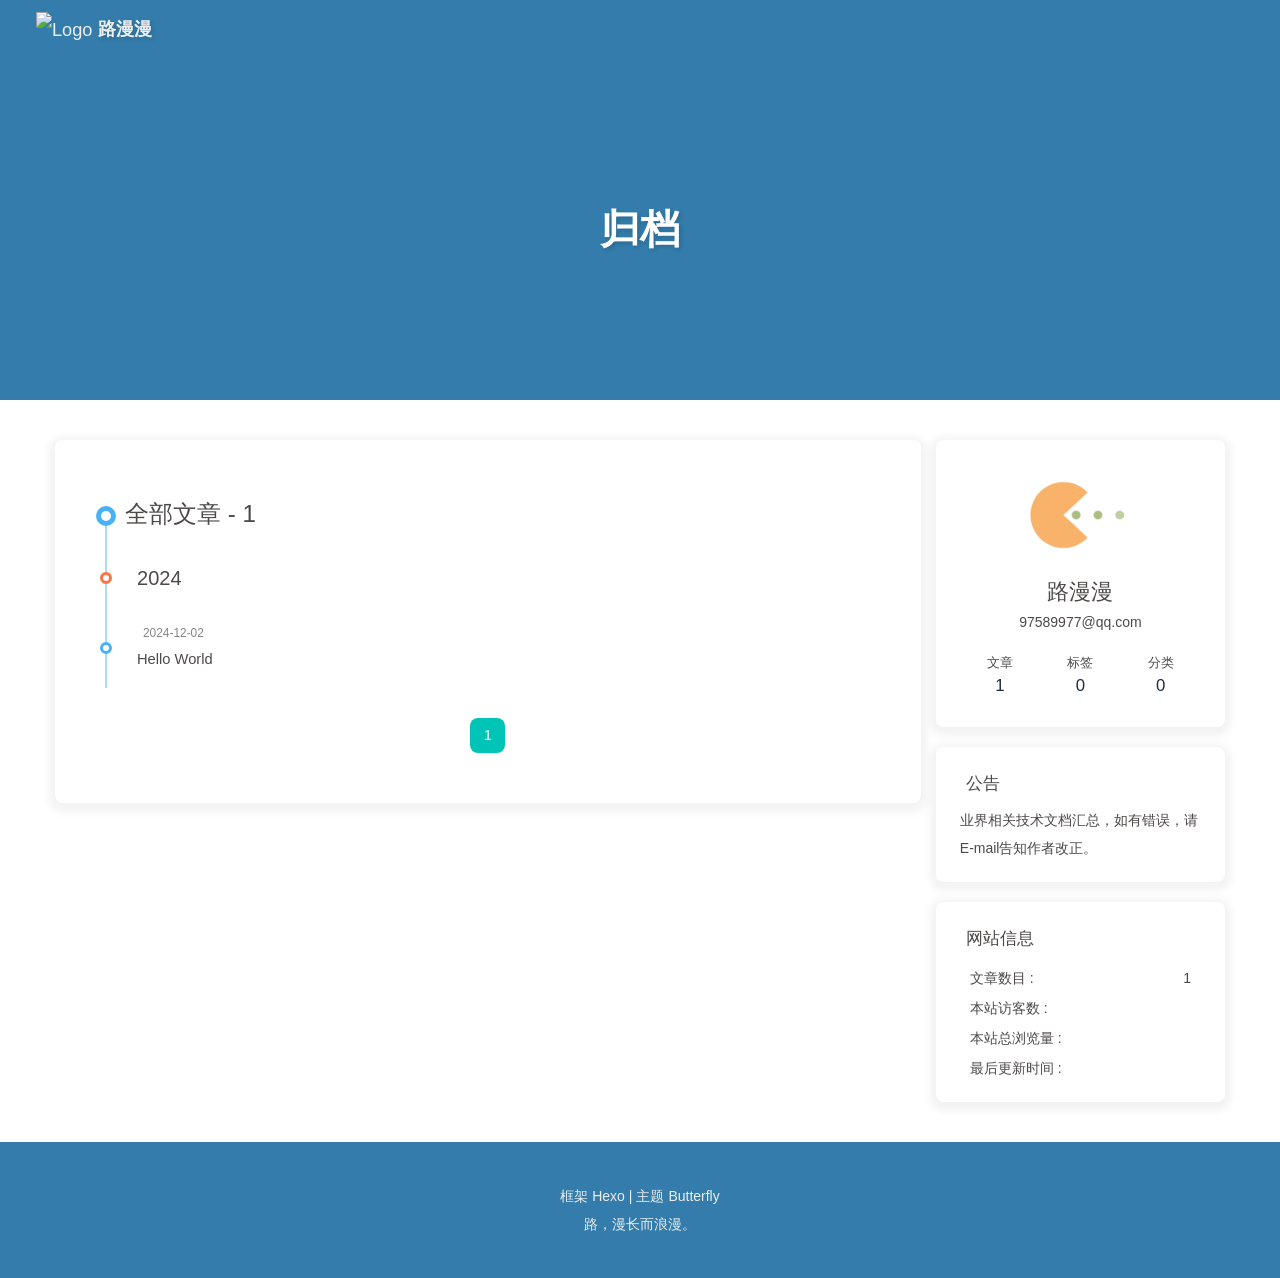
==== archives/index.html @ 709684f1 "Site updated: 2024-12-02 22:24:29" ====
<!DOCTYPE html><html lang="zh-CN" data-theme="light"><head><meta charset="UTF-8"><meta http-equiv="X-UA-Compatible" content="IE=edge"><meta name="viewport" content="width=device-width, initial-scale=1.0,viewport-fit=cover"><title>归档 | 路漫漫</title><meta name="author" content="路漫漫"><meta name="copyright" content="路漫漫"><meta name="format-detection" content="telephone=no"><meta name="theme-color" content="#ffffff"><meta name="description" content="97589977@qq.com">
<meta property="og:type" content="website">
<meta property="og:title" content="归档">
<meta property="og:url" content="http://example.com/archives/index.html">
<meta property="og:site_name" content="路漫漫">
<meta property="og:description" content="97589977@qq.com">
<meta property="og:locale" content="zh_CN">
<meta property="og:image" content="http://example.com/img/lmm.png">
<meta property="article:author" content="路漫漫">
<meta property="article:tag" content="2">
<meta name="twitter:card" content="summary">
<meta name="twitter:image" content="http://example.com/img/lmm.png"><link rel="shortcut icon" href="/img/favicon.png"><link rel="canonical" href="http://example.com/archives/index.html"><link rel="preconnect" href="//cdn.jsdelivr.net"/><link rel="preconnect" href="//busuanzi.ibruce.info"/><link rel="stylesheet" href="/css/index.css"><link rel="stylesheet" href="https://cdn.jsdelivr.net/npm/@fortawesome/fontawesome-free/css/all.min.css"><link rel="stylesheet" href="https://cdn.jsdelivr.net/npm/node-snackbar/dist/snackbar.min.css" media="print" onload="this.media='all'"><script>
    (() => {
      
    const saveToLocal = {
      set: (key, value, ttl) => {
        if (!ttl) return
        const expiry = Date.now() + ttl * 86400000
        localStorage.setItem(key, JSON.stringify({ value, expiry }))
      },
      get: key => {
        const itemStr = localStorage.getItem(key)
        if (!itemStr) return undefined
        const { value, expiry } = JSON.parse(itemStr)
        if (Date.now() > expiry) {
          localStorage.removeItem(key)
          return undefined
        }
        return value
      }
    }

    window.btf = {
      saveToLocal,
      getScript: (url, attr = {}) => new Promise((resolve, reject) => {
        const script = document.createElement('script')
        script.src = url
        script.async = true
        Object.entries(attr).forEach(([key, val]) => script.setAttribute(key, val))
        script.onload = script.onreadystatechange = () => {
          if (!script.readyState || /loaded|complete/.test(script.readyState)) resolve()
        }
        script.onerror = reject
        document.head.appendChild(script)
      }),
      getCSS: (url, id) => new Promise((resolve, reject) => {
        const link = document.createElement('link')
        link.rel = 'stylesheet'
        link.href = url
        if (id) link.id = id
        link.onload = link.onreadystatechange = () => {
          if (!link.readyState || /loaded|complete/.test(link.readyState)) resolve()
        }
        link.onerror = reject
        document.head.appendChild(link)
      }),
      addGlobalFn: (key, fn, name = false, parent = window) => {
        if (!false && key.startsWith('pjax')) return
        const globalFn = parent.globalFn || {}
        globalFn[key] = globalFn[key] || {}
        globalFn[key][name || Object.keys(globalFn[key]).length] = fn
        parent.globalFn = globalFn
      }
    }
  
      
      const activateDarkMode = () => {
        document.documentElement.setAttribute('data-theme', 'dark')
        if (document.querySelector('meta[name="theme-color"]') !== null) {
          document.querySelector('meta[name="theme-color"]').setAttribute('content', '#0d0d0d')
        }
      }
      const activateLightMode = () => {
        document.documentElement.setAttribute('data-theme', 'light')
        if (document.querySelector('meta[name="theme-color"]') !== null) {
          document.querySelector('meta[name="theme-color"]').setAttribute('content', '#ffffff')
        }
      }

      btf.activateDarkMode = activateDarkMode
      btf.activateLightMode = activateLightMode

      const theme = saveToLocal.get('theme')
    
          theme === 'dark' ? activateDarkMode() : theme === 'light' ? activateLightMode() : null
        
      
      const asideStatus = saveToLocal.get('aside-status')
      if (asideStatus !== undefined) {
        document.documentElement.classList.toggle('hide-aside', asideStatus === 'hide')
      }
    
      
    const detectApple = () => {
      if (/iPad|iPhone|iPod|Macintosh/.test(navigator.userAgent)) {
        document.documentElement.classList.add('apple')
      }
    }
    detectApple()
  
    })()
  </script><script>const GLOBAL_CONFIG = {
  root: '/',
  algolia: undefined,
  localSearch: undefined,
  translate: undefined,
  highlight: {"plugin":"highlight.js","highlightCopy":true,"highlightLang":true,"highlightHeightLimit":false,"highlightFullpage":false,"highlightMacStyle":true},
  copy: {
    success: '复制成功',
    error: '复制失败',
    noSupport: '浏览器不支持'
  },
  relativeDate: {
    homepage: false,
    post: false
  },
  runtime: '',
  dateSuffix: {
    just: '刚刚',
    min: '分钟前',
    hour: '小时前',
    day: '天前',
    month: '个月前'
  },
  copyright: undefined,
  lightbox: 'null',
  Snackbar: {"chs_to_cht":"已切换为繁体中文","cht_to_chs":"已切换为简体中文","day_to_night":"已切换为深色模式","night_to_day":"已切换为浅色模式","bgLight":"#49b1f5","bgDark":"#1f1f1f","position":"bottom-left"},
  infinitegrid: {
    js: 'https://cdn.jsdelivr.net/npm/@egjs/infinitegrid/dist/infinitegrid.min.js',
    buttonText: '加载更多'
  },
  isPhotoFigcaption: false,
  islazyload: false,
  isAnchor: false,
  percent: {
    toc: true,
    rightside: true,
  },
  autoDarkmode: false
}</script><script id="config-diff">var GLOBAL_CONFIG_SITE = {
  title: '归档',
  isPost: false,
  isHome: false,
  isHighlightShrink: false,
  isToc: false,
  isShuoshuo: false
}</script><meta name="generator" content="Hexo 7.3.0"></head><body><div class="page" id="body-wrap"><header class="not-home-page" id="page-header"><nav id="nav"><span id="blog-info"><a class="nav-site-title" href="/"><img class="site-icon" src="/img/lmm.png" alt="Logo"><span class="site-name">路漫漫</span></a></span><div id="menus"></div></nav><div id="page-site-info"><h1 id="site-title">归档</h1></div></header><main class="layout" id="content-inner"><div id="archive"><div class="article-sort-title">全部文章 - 1</div><div class="article-sort"><div class="article-sort-item year">2024</div><div class="article-sort-item no-article-cover"><div class="article-sort-item-info"><div class="article-sort-item-time"><i class="far fa-calendar-alt"></i><time class="post-meta-date-created" datetime="2024-12-02T12:02:48.627Z" title="发表于 2024-12-02 20:02:48">2024-12-02</time></div><a class="article-sort-item-title" href="/2024/12/02/hello-world/" title="Hello World">Hello World</a></div></div></div><nav id="pagination"><div class="pagination"><span class="page-number current">1</span></div></nav></div><div class="aside-content" id="aside-content"><div class="card-widget card-info text-center"><div class="avatar-img"><img src="/img/lmm.png" onerror="this.onerror=null;this.src='/img/friend_404.gif'" alt="avatar"/></div><div class="author-info-name">路漫漫</div><div class="author-info-description">97589977@qq.com</div><div class="site-data"><a href="/archives/"><div class="headline">文章</div><div class="length-num">1</div></a><a href="/tags/"><div class="headline">标签</div><div class="length-num">0</div></a><a href="/categories/"><div class="headline">分类</div><div class="length-num">0</div></a></div></div><div class="card-widget card-announcement"><div class="item-headline"><i class="fas fa-bullhorn fa-shake"></i><span>公告</span></div><div class="announcement_content">业界相关技术文档汇总，如有错误，请E-mail告知作者改正。</div></div><div class="sticky_layout"><div class="card-widget card-webinfo"><div class="item-headline"><i class="fas fa-chart-line"></i><span>网站信息</span></div><div class="webinfo"><div class="webinfo-item"><div class="item-name">文章数目 :</div><div class="item-count">1</div></div><div class="webinfo-item"><div class="item-name">本站访客数 :</div><div class="item-count" id="busuanzi_value_site_uv"><i class="fa-solid fa-spinner fa-spin"></i></div></div><div class="webinfo-item"><div class="item-name">本站总浏览量 :</div><div class="item-count" id="busuanzi_value_site_pv"><i class="fa-solid fa-spinner fa-spin"></i></div></div><div class="webinfo-item"><div class="item-name">最后更新时间 :</div><div class="item-count" id="last-push-date" data-lastPushDate="2024-12-02T14:24:24.015Z"><i class="fa-solid fa-spinner fa-spin"></i></div></div></div></div></div></div></main><footer id="footer"><div id="footer-wrap"><div class="framework-info"><span>框架 </span><a target="_blank" rel="noopener" href="https://hexo.io">Hexo</a><span class="footer-separator">|</span><span>主题 </span><a target="_blank" rel="noopener" href="https://github.com/jerryc127/hexo-theme-butterfly">Butterfly</a></div><div class="footer_custom_text">路，漫长而浪漫。</div></div></footer></div><div id="rightside"><div id="rightside-config-hide"><button id="darkmode" type="button" title="日间和夜间模式切换"><i class="fas fa-adjust"></i></button><button id="hide-aside-btn" type="button" title="单栏和双栏切换"><i class="fas fa-arrows-alt-h"></i></button></div><div id="rightside-config-show"><button id="rightside-config" type="button" title="设置"><i class="fas fa-cog fa-spin"></i></button><button id="go-up" type="button" title="回到顶部"><span class="scroll-percent"></span><i class="fas fa-arrow-up"></i></button></div></div><div><script src="/js/utils.js"></script><script src="/js/main.js"></script><script src="https://cdn.jsdelivr.net/npm/instant.page/instantpage.min.js" type="module"></script><script src="https://cdn.jsdelivr.net/npm/node-snackbar/dist/snackbar.min.js"></script><script>(() => {
  const panguFn = () => {
    if (typeof pangu === 'object') pangu.autoSpacingPage()
    else {
      btf.getScript('https://cdn.jsdelivr.net/npm/pangu/dist/browser/pangu.min.js')
        .then(() => {
          pangu.autoSpacingPage()
        })
    }
  }

  const panguInit = () => {
    if (false){
      GLOBAL_CONFIG_SITE.isPost && panguFn()
    } else {
      panguFn()
    }
  }

  btf.addGlobalFn('pjaxComplete', panguInit, 'pangu')
  document.addEventListener('DOMContentLoaded', panguInit)
})()</script><div class="js-pjax"></div><canvas class="fireworks" mobile="false"></canvas><script src="https://cdn.jsdelivr.net/npm/butterfly-extsrc/dist/fireworks.min.js"></script><script defer="defer" id="ribbon" src="https://cdn.jsdelivr.net/npm/butterfly-extsrc/dist/canvas-ribbon.min.js" size="150" alpha="0.6" zIndex="-1" mobile="true" data-click="true"></script><script defer="defer" id="fluttering_ribbon" mobile="false" src="https://cdn.jsdelivr.net/npm/butterfly-extsrc/dist/canvas-fluttering-ribbon.min.js"></script><script src="https://cdn.jsdelivr.net/npm/butterfly-extsrc/dist/activate-power-mode.min.js"></script><script>POWERMODE.colorful = true;
POWERMODE.shake = true;
POWERMODE.mobile = false;
document.body.addEventListener('input', POWERMODE);
</script><script async data-pjax src="//busuanzi.ibruce.info/busuanzi/2.3/busuanzi.pure.mini.js"></script></div></body></html>
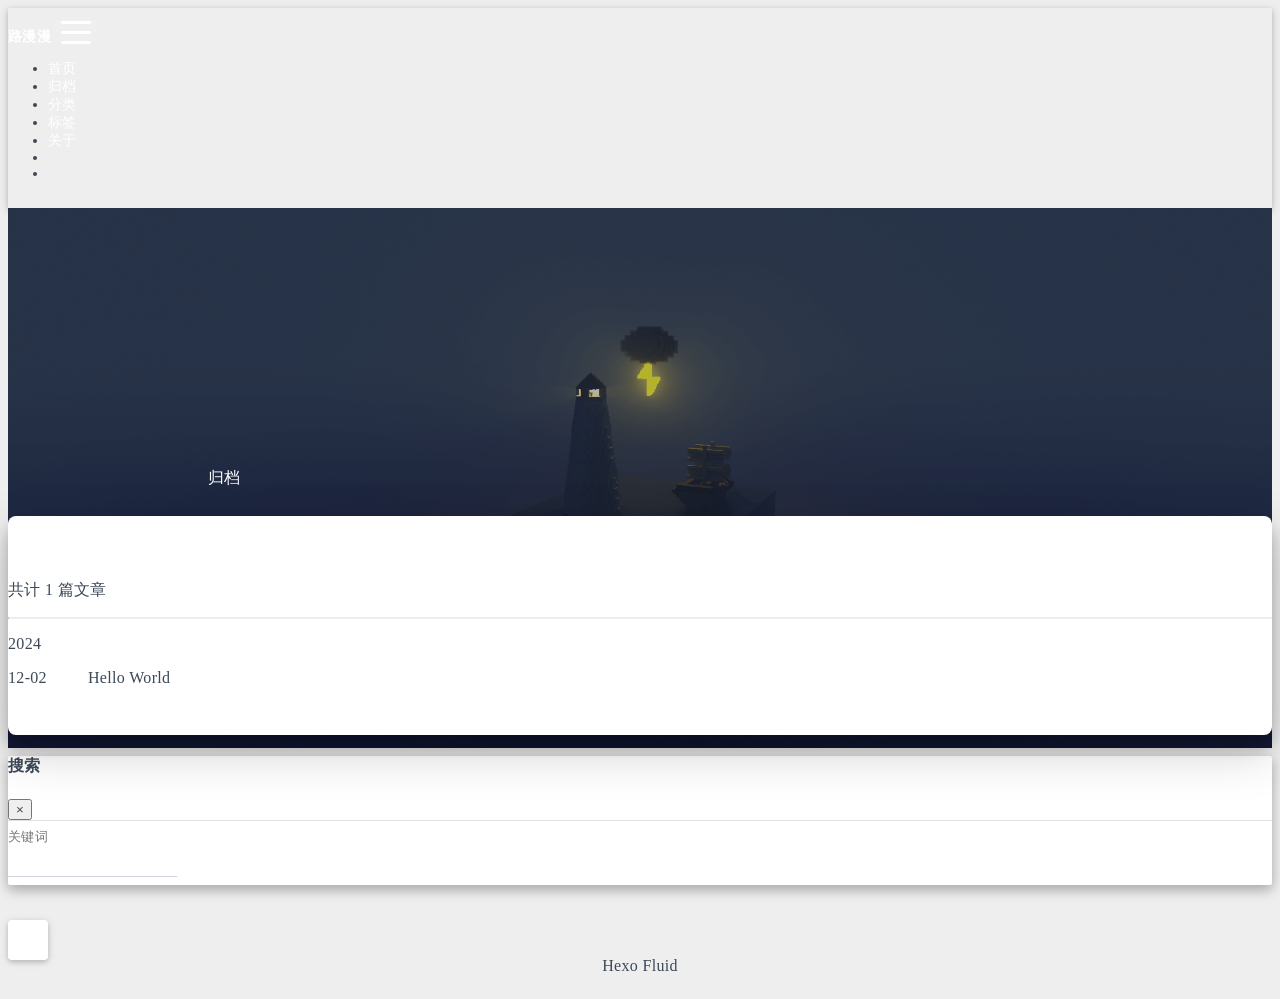
==== commit 4fd79b5a: "Site updated: 2024-12-05 21:02:40" ====
--- a/archives/index.html
+++ b/archives/index.html
@@ -1,172 +1,374 @@
-<!DOCTYPE html><html lang="zh-CN" data-theme="light"><head><meta charset="UTF-8"><meta http-equiv="X-UA-Compatible" content="IE=edge"><meta name="viewport" content="width=device-width, initial-scale=1.0,viewport-fit=cover"><title>归档 | 路漫漫</title><meta name="author" content="路漫漫"><meta name="copyright" content="路漫漫"><meta name="format-detection" content="telephone=no"><meta name="theme-color" content="#ffffff"><meta name="description" content="97589977@qq.com">
-<meta property="og:type" content="website">
-<meta property="og:title" content="归档">
-<meta property="og:url" content="http://example.com/archives/index.html">
-<meta property="og:site_name" content="路漫漫">
-<meta property="og:description" content="97589977@qq.com">
-<meta property="og:locale" content="zh_CN">
-<meta property="og:image" content="http://example.com/img/lmm.png">
-<meta property="article:author" content="路漫漫">
-<meta property="article:tag" content="2">
-<meta name="twitter:card" content="summary">
-<meta name="twitter:image" content="http://example.com/img/lmm.png"><link rel="shortcut icon" href="/img/favicon.png"><link rel="canonical" href="http://example.com/archives/index.html"><link rel="preconnect" href="//cdn.jsdelivr.net"/><link rel="preconnect" href="//busuanzi.ibruce.info"/><link rel="stylesheet" href="/css/index.css"><link rel="stylesheet" href="https://cdn.jsdelivr.net/npm/@fortawesome/fontawesome-free/css/all.min.css"><link rel="stylesheet" href="https://cdn.jsdelivr.net/npm/node-snackbar/dist/snackbar.min.css" media="print" onload="this.media='all'"><script>
-    (() => {
+
+
+<!DOCTYPE html>
+<html lang="zh-CN" data-default-color-scheme=auto>
+
+
+
+<head>
+  <meta charset="UTF-8">
+
+  <link rel="apple-touch-icon" sizes="76x76" href="/img/lmm.png">
+  <link rel="icon" href="/img/lmm.png">
+  
+
+  <meta name="viewport" content="width=device-width, initial-scale=1.0, maximum-scale=5.0, shrink-to-fit=no">
+  <meta http-equiv="x-ua-compatible" content="ie=edge">
+  
+  <meta name="theme-color" content="#2f4154">
+  <meta name="author" content="路漫漫">
+  <meta name="keywords" content="">
+  
+    <meta name="description" content="">
+  
+  
+    <meta name="referrer" content="no-referrer-when-downgrade">
+  
+  
+  <title>归档 - 路漫漫</title>
+
+  <link  rel="stylesheet" href="https://lib.baomitu.com/twitter-bootstrap/4.6.1/css/bootstrap.min.css" />
+
+
+
+
+
+<!-- 主题依赖的图标库，不要自行修改 -->
+<!-- Do not modify the link that theme dependent icons -->
+
+<link rel="stylesheet" href="//at.alicdn.com/t/c/font_1749284_5i9bdhy70f8.css">
+
+
+
+<link rel="stylesheet" href="//at.alicdn.com/t/c/font_1736178_k526ubmyhba.css">
+
+
+<link  rel="stylesheet" href="/css/main.css" />
+
+
+  <link id="highlight-css" rel="stylesheet" href="/css/highlight.css" />
+  
+    <link id="highlight-css-dark" rel="stylesheet" href="/css/highlight-dark.css" />
+  
+
+
+
+
+  <script id="fluid-configs">
+    var Fluid = window.Fluid || {};
+    Fluid.ctx = Object.assign({}, Fluid.ctx)
+    var CONFIG = {"hostname":"example.com","root":"/","version":"1.9.8","typing":{"enable":true,"typeSpeed":70,"cursorChar":"_","loop":false,"scope":["home"]},"anchorjs":{"enable":true,"element":"h1,h2,h3,h4,h5,h6","placement":"left","visible":"hover","icon":""},"progressbar":{"enable":true,"height_px":3,"color":"#29d","options":{"showSpinner":false,"trickleSpeed":100}},"code_language":{"enable":true,"default":"TEXT"},"copy_btn":true,"image_caption":{"enable":true},"image_zoom":{"enable":true,"img_url_replace":["",""]},"toc":{"enable":true,"placement":"right","headingSelector":"h1,h2,h3,h4,h5,h6","collapseDepth":0},"lazyload":{"enable":true,"loading_img":"/img/loading.gif","onlypost":false,"offset_factor":2},"web_analytics":{"enable":true,"follow_dnt":true,"baidu":null,"google":{"measurement_id":null},"tencent":{"sid":null,"cid":null},"leancloud":{"app_id":null,"app_key":null,"server_url":null,"path":"window.location.pathname","ignore_local":false},"umami":{"src":null,"website_id":null,"domains":null,"start_time":"2024-01-01T00:00:00.000Z","token":null,"api_server":null}},"search_path":"/local-search.xml","include_content_in_search":true};
+
+    if (CONFIG.web_analytics.follow_dnt) {
+      var dntVal = navigator.doNotTrack || window.doNotTrack || navigator.msDoNotTrack;
+      Fluid.ctx.dnt = dntVal && (dntVal.startsWith('1') || dntVal.startsWith('yes') || dntVal.startsWith('on'));
+    }
+  </script>
+  <script  src="/js/utils.js" ></script>
+  <script  src="/js/color-schema.js" ></script>
+  
+
+  
+
+  
+
+  
+
+  
+
+  
+
+
+
+  
+<meta name="generator" content="Hexo 7.3.0"></head>
+
+
+<body>
+  
+
+  <header>
+    
+
+<div class="header-inner" style="height: 60vh;">
+  <nav id="navbar" class="navbar fixed-top  navbar-expand-lg navbar-dark scrolling-navbar">
+  <div class="container">
+    <a class="navbar-brand" href="/">
+      <strong>路漫漫</strong>
+    </a>
+
+    <button id="navbar-toggler-btn" class="navbar-toggler" type="button" data-toggle="collapse"
+            data-target="#navbarSupportedContent"
+            aria-controls="navbarSupportedContent" aria-expanded="false" aria-label="Toggle navigation">
+      <div class="animated-icon"><span></span><span></span><span></span></div>
+    </button>
+
+    <!-- Collapsible content -->
+    <div class="collapse navbar-collapse" id="navbarSupportedContent">
+      <ul class="navbar-nav ml-auto text-center">
+        
+          
+          
+          
+          
+            <li class="nav-item">
+              <a class="nav-link" href="/" target="_self">
+                <i class="iconfont icon-home-fill"></i>
+                <span>首页</span>
+              </a>
+            </li>
+          
+        
+          
+          
+          
+          
+            <li class="nav-item">
+              <a class="nav-link" href="/archives/" target="_self">
+                <i class="iconfont icon-archive-fill"></i>
+                <span>归档</span>
+              </a>
+            </li>
+          
+        
+          
+          
+          
+          
+            <li class="nav-item">
+              <a class="nav-link" href="/categories/" target="_self">
+                <i class="iconfont icon-category-fill"></i>
+                <span>分类</span>
+              </a>
+            </li>
+          
+        
+          
+          
+          
+          
+            <li class="nav-item">
+              <a class="nav-link" href="/tags/" target="_self">
+                <i class="iconfont icon-tags-fill"></i>
+                <span>标签</span>
+              </a>
+            </li>
+          
+        
+          
+          
+          
+          
+            <li class="nav-item">
+              <a class="nav-link" href="/about/" target="_self">
+                <i class="iconfont icon-user-fill"></i>
+                <span>关于</span>
+              </a>
+            </li>
+          
+        
+        
+          <li class="nav-item" id="search-btn">
+            <a class="nav-link" target="_self" href="javascript:;" data-toggle="modal" data-target="#modalSearch" aria-label="Search">
+              <i class="iconfont icon-search"></i>
+            </a>
+          </li>
+          
+        
+        
+          <li class="nav-item" id="color-toggle-btn">
+            <a class="nav-link" target="_self" href="javascript:;" aria-label="Color Toggle">
+              <i class="iconfont icon-dark" id="color-toggle-icon"></i>
+            </a>
+          </li>
+        
+      </ul>
+    </div>
+  </div>
+</nav>
+
+  
+
+<div id="banner" class="banner" parallax=true
+     style="background: url('/img/default.png') no-repeat center center; background-size: cover;">
+  <div class="full-bg-img">
+    <div class="mask flex-center" style="background-color: rgba(0, 0, 0, 0.3)">
+      <div class="banner-text text-center fade-in-up">
+        <div class="h2">
+          
+            <span id="subtitle">归档</span>
+          
+        </div>
+
+        
+      </div>
+
       
-    const saveToLocal = {
-      set: (key, value, ttl) => {
-        if (!ttl) return
-        const expiry = Date.now() + ttl * 86400000
-        localStorage.setItem(key, JSON.stringify({ value, expiry }))
-      },
-      get: key => {
-        const itemStr = localStorage.getItem(key)
-        if (!itemStr) return undefined
-        const { value, expiry } = JSON.parse(itemStr)
-        if (Date.now() > expiry) {
-          localStorage.removeItem(key)
-          return undefined
-        }
-        return value
-      }
-    }
-
-    window.btf = {
-      saveToLocal,
-      getScript: (url, attr = {}) => new Promise((resolve, reject) => {
-        const script = document.createElement('script')
-        script.src = url
-        script.async = true
-        Object.entries(attr).forEach(([key, val]) => script.setAttribute(key, val))
-        script.onload = script.onreadystatechange = () => {
-          if (!script.readyState || /loaded|complete/.test(script.readyState)) resolve()
-        }
-        script.onerror = reject
-        document.head.appendChild(script)
-      }),
-      getCSS: (url, id) => new Promise((resolve, reject) => {
-        const link = document.createElement('link')
-        link.rel = 'stylesheet'
-        link.href = url
-        if (id) link.id = id
-        link.onload = link.onreadystatechange = () => {
-          if (!link.readyState || /loaded|complete/.test(link.readyState)) resolve()
-        }
-        link.onerror = reject
-        document.head.appendChild(link)
-      }),
-      addGlobalFn: (key, fn, name = false, parent = window) => {
-        if (!false && key.startsWith('pjax')) return
-        const globalFn = parent.globalFn || {}
-        globalFn[key] = globalFn[key] || {}
-        globalFn[key][name || Object.keys(globalFn[key]).length] = fn
-        parent.globalFn = globalFn
-      }
-    }
-  
+    </div>
+  </div>
+</div>
+
+</div>
+
+  </header>
+
+  <main>
+    
+      <div class="container nopadding-x-md">
+        <div id="board"
+          >
+          
+          <div class="container">
+            <div class="row">
+              <div class="col-12 col-md-10 m-auto">
+                
+
+<div class="list-group">
+  <p class="h4">共计 1 篇文章</p>
+  <hr>
+  
+  
+    
       
-      const activateDarkMode = () => {
-        document.documentElement.setAttribute('data-theme', 'dark')
-        if (document.querySelector('meta[name="theme-color"]') !== null) {
-          document.querySelector('meta[name="theme-color"]').setAttribute('content', '#0d0d0d')
-        }
-      }
-      const activateLightMode = () => {
-        document.documentElement.setAttribute('data-theme', 'light')
-        if (document.querySelector('meta[name="theme-color"]') !== null) {
-          document.querySelector('meta[name="theme-color"]').setAttribute('content', '#ffffff')
-        }
-      }
-
-      btf.activateDarkMode = activateDarkMode
-      btf.activateLightMode = activateLightMode
-
-      const theme = saveToLocal.get('theme')
-    
-          theme === 'dark' ? activateDarkMode() : theme === 'light' ? activateLightMode() : null
-        
-      
-      const asideStatus = saveToLocal.get('aside-status')
-      if (asideStatus !== undefined) {
-        document.documentElement.classList.toggle('hide-aside', asideStatus === 'hide')
-      }
-    
-      
-    const detectApple = () => {
-      if (/iPad|iPhone|iPod|Macintosh/.test(navigator.userAgent)) {
-        document.documentElement.classList.add('apple')
-      }
-    }
-    detectApple()
-  
-    })()
-  </script><script>const GLOBAL_CONFIG = {
-  root: '/',
-  algolia: undefined,
-  localSearch: undefined,
-  translate: undefined,
-  highlight: {"plugin":"highlight.js","highlightCopy":true,"highlightLang":true,"highlightHeightLimit":false,"highlightFullpage":false,"highlightMacStyle":true},
-  copy: {
-    success: '复制成功',
-    error: '复制失败',
-    noSupport: '浏览器不支持'
-  },
-  relativeDate: {
-    homepage: false,
-    post: false
-  },
-  runtime: '',
-  dateSuffix: {
-    just: '刚刚',
-    min: '分钟前',
-    hour: '小时前',
-    day: '天前',
-    month: '个月前'
-  },
-  copyright: undefined,
-  lightbox: 'null',
-  Snackbar: {"chs_to_cht":"已切换为繁体中文","cht_to_chs":"已切换为简体中文","day_to_night":"已切换为深色模式","night_to_day":"已切换为浅色模式","bgLight":"#49b1f5","bgDark":"#1f1f1f","position":"bottom-left"},
-  infinitegrid: {
-    js: 'https://cdn.jsdelivr.net/npm/@egjs/infinitegrid/dist/infinitegrid.min.js',
-    buttonText: '加载更多'
-  },
-  isPhotoFigcaption: false,
-  islazyload: false,
-  isAnchor: false,
-  percent: {
-    toc: true,
-    rightside: true,
-  },
-  autoDarkmode: false
-}</script><script id="config-diff">var GLOBAL_CONFIG_SITE = {
-  title: '归档',
-  isPost: false,
-  isHome: false,
-  isHighlightShrink: false,
-  isToc: false,
-  isShuoshuo: false
-}</script><meta name="generator" content="Hexo 7.3.0"></head><body><div class="page" id="body-wrap"><header class="not-home-page" id="page-header"><nav id="nav"><span id="blog-info"><a class="nav-site-title" href="/"><img class="site-icon" src="/img/lmm.png" alt="Logo"><span class="site-name">路漫漫</span></a></span><div id="menus"></div></nav><div id="page-site-info"><h1 id="site-title">归档</h1></div></header><main class="layout" id="content-inner"><div id="archive"><div class="article-sort-title">全部文章 - 1</div><div class="article-sort"><div class="article-sort-item year">2024</div><div class="article-sort-item no-article-cover"><div class="article-sort-item-info"><div class="article-sort-item-time"><i class="far fa-calendar-alt"></i><time class="post-meta-date-created" datetime="2024-12-02T12:02:48.627Z" title="发表于 2024-12-02 20:02:48">2024-12-02</time></div><a class="article-sort-item-title" href="/2024/12/02/hello-world/" title="Hello World">Hello World</a></div></div></div><nav id="pagination"><div class="pagination"><span class="page-number current">1</span></div></nav></div><div class="aside-content" id="aside-content"><div class="card-widget card-info text-center"><div class="avatar-img"><img src="/img/lmm.png" onerror="this.onerror=null;this.src='/img/friend_404.gif'" alt="avatar"/></div><div class="author-info-name">路漫漫</div><div class="author-info-description">97589977@qq.com</div><div class="site-data"><a href="/archives/"><div class="headline">文章</div><div class="length-num">1</div></a><a href="/tags/"><div class="headline">标签</div><div class="length-num">0</div></a><a href="/categories/"><div class="headline">分类</div><div class="length-num">0</div></a></div></div><div class="card-widget card-announcement"><div class="item-headline"><i class="fas fa-bullhorn fa-shake"></i><span>公告</span></div><div class="announcement_content">业界相关技术文档汇总，如有错误，请E-mail告知作者改正。</div></div><div class="sticky_layout"><div class="card-widget card-webinfo"><div class="item-headline"><i class="fas fa-chart-line"></i><span>网站信息</span></div><div class="webinfo"><div class="webinfo-item"><div class="item-name">文章数目 :</div><div class="item-count">1</div></div><div class="webinfo-item"><div class="item-name">本站访客数 :</div><div class="item-count" id="busuanzi_value_site_uv"><i class="fa-solid fa-spinner fa-spin"></i></div></div><div class="webinfo-item"><div class="item-name">本站总浏览量 :</div><div class="item-count" id="busuanzi_value_site_pv"><i class="fa-solid fa-spinner fa-spin"></i></div></div><div class="webinfo-item"><div class="item-name">最后更新时间 :</div><div class="item-count" id="last-push-date" data-lastPushDate="2024-12-02T14:24:24.015Z"><i class="fa-solid fa-spinner fa-spin"></i></div></div></div></div></div></div></main><footer id="footer"><div id="footer-wrap"><div class="framework-info"><span>框架 </span><a target="_blank" rel="noopener" href="https://hexo.io">Hexo</a><span class="footer-separator">|</span><span>主题 </span><a target="_blank" rel="noopener" href="https://github.com/jerryc127/hexo-theme-butterfly">Butterfly</a></div><div class="footer_custom_text">路，漫长而浪漫。</div></div></footer></div><div id="rightside"><div id="rightside-config-hide"><button id="darkmode" type="button" title="日间和夜间模式切换"><i class="fas fa-adjust"></i></button><button id="hide-aside-btn" type="button" title="单栏和双栏切换"><i class="fas fa-arrows-alt-h"></i></button></div><div id="rightside-config-show"><button id="rightside-config" type="button" title="设置"><i class="fas fa-cog fa-spin"></i></button><button id="go-up" type="button" title="回到顶部"><span class="scroll-percent"></span><i class="fas fa-arrow-up"></i></button></div></div><div><script src="/js/utils.js"></script><script src="/js/main.js"></script><script src="https://cdn.jsdelivr.net/npm/instant.page/instantpage.min.js" type="module"></script><script src="https://cdn.jsdelivr.net/npm/node-snackbar/dist/snackbar.min.js"></script><script>(() => {
-  const panguFn = () => {
-    if (typeof pangu === 'object') pangu.autoSpacingPage()
-    else {
-      btf.getScript('https://cdn.jsdelivr.net/npm/pangu/dist/browser/pangu.min.js')
-        .then(() => {
-          pangu.autoSpacingPage()
-        })
-    }
-  }
-
-  const panguInit = () => {
-    if (false){
-      GLOBAL_CONFIG_SITE.isPost && panguFn()
-    } else {
-      panguFn()
-    }
-  }
-
-  btf.addGlobalFn('pjaxComplete', panguInit, 'pangu')
-  document.addEventListener('DOMContentLoaded', panguInit)
-})()</script><div class="js-pjax"></div><canvas class="fireworks" mobile="false"></canvas><script src="https://cdn.jsdelivr.net/npm/butterfly-extsrc/dist/fireworks.min.js"></script><script defer="defer" id="ribbon" src="https://cdn.jsdelivr.net/npm/butterfly-extsrc/dist/canvas-ribbon.min.js" size="150" alpha="0.6" zIndex="-1" mobile="true" data-click="true"></script><script defer="defer" id="fluttering_ribbon" mobile="false" src="https://cdn.jsdelivr.net/npm/butterfly-extsrc/dist/canvas-fluttering-ribbon.min.js"></script><script src="https://cdn.jsdelivr.net/npm/butterfly-extsrc/dist/activate-power-mode.min.js"></script><script>POWERMODE.colorful = true;
-POWERMODE.shake = true;
-POWERMODE.mobile = false;
-document.body.addEventListener('input', POWERMODE);
-</script><script async data-pjax src="//busuanzi.ibruce.info/busuanzi/2.3/busuanzi.pure.mini.js"></script></div></body></html>+      <p class="h5">2024</p>
+    
+    <a href="/2024/12/02/hello-world/" class="list-group-item list-group-item-action">
+      <time>12-02</time>
+      <div class="list-group-item-title">Hello World</div>
+    </a>
+  
+</div>
+
+
+
+
+
+              </div>
+            </div>
+          </div>
+        </div>
+      </div>
+    
+
+    
+      <a id="scroll-top-button" aria-label="TOP" href="#" role="button">
+        <i class="iconfont icon-arrowup" aria-hidden="true"></i>
+      </a>
+    
+
+    
+      <div class="modal fade" id="modalSearch" tabindex="-1" role="dialog" aria-labelledby="ModalLabel"
+     aria-hidden="true">
+  <div class="modal-dialog modal-dialog-scrollable modal-lg" role="document">
+    <div class="modal-content">
+      <div class="modal-header text-center">
+        <h4 class="modal-title w-100 font-weight-bold">搜索</h4>
+        <button type="button" id="local-search-close" class="close" data-dismiss="modal" aria-label="Close">
+          <span aria-hidden="true">&times;</span>
+        </button>
+      </div>
+      <div class="modal-body mx-3">
+        <div class="md-form mb-5">
+          <input type="text" id="local-search-input" class="form-control validate">
+          <label data-error="x" data-success="v" for="local-search-input">关键词</label>
+        </div>
+        <div class="list-group" id="local-search-result"></div>
+      </div>
+    </div>
+  </div>
+</div>
+
+    
+
+    
+  </main>
+
+  <footer>
+    <div class="footer-inner">
+  
+    <div class="footer-content">
+       <a href="https://hexo.io" target="_blank" rel="nofollow noopener"><span>Hexo</span></a> <i class="iconfont icon-love"></i> <a href="https://github.com/fluid-dev/hexo-theme-fluid" target="_blank" rel="nofollow noopener"><span>Fluid</span></a> 
+    </div>
+  
+  
+    <div class="statistics">
+  
+  
+
+  
+    
+      <span id="busuanzi_container_site_pv" style="display: none">
+        总访问量 
+        <span id="busuanzi_value_site_pv"></span>
+         次
+      </span>
+    
+    
+      <span id="busuanzi_container_site_uv" style="display: none">
+        总访客数 
+        <span id="busuanzi_value_site_uv"></span>
+         人
+      </span>
+    
+    
+
+  
+
+</div>
+
+  
+  
+</div>
+
+  </footer>
+
+  <!-- Scripts -->
+  
+  <script  src="https://lib.baomitu.com/nprogress/0.2.0/nprogress.min.js" ></script>
+  <link  rel="stylesheet" href="https://lib.baomitu.com/nprogress/0.2.0/nprogress.min.css" />
+
+  <script>
+    NProgress.configure({"showSpinner":false,"trickleSpeed":100})
+    NProgress.start()
+    window.addEventListener('load', function() {
+      NProgress.done();
+    })
+  </script>
+
+
+<script  src="https://lib.baomitu.com/jquery/3.6.4/jquery.min.js" ></script>
+<script  src="https://lib.baomitu.com/twitter-bootstrap/4.6.1/js/bootstrap.min.js" ></script>
+<script  src="/js/events.js" ></script>
+<script  src="/js/plugins.js" ></script>
+
+
+
+
+
+  
+    <script  src="/js/img-lazyload.js" ></script>
+  
+
+
+
+
+  <script  src="/js/local-search.js" ></script>
+
+  <script defer src="https://busuanzi.ibruce.info/busuanzi/2.3/busuanzi.pure.mini.js" ></script>
+
+
+
+
+
+<!-- 主题的启动项，将它保持在最底部 -->
+<!-- the boot of the theme, keep it at the bottom -->
+<script  src="/js/boot.js" ></script>
+
+
+  
+
+  <noscript>
+    <div class="noscript-warning">博客在允许 JavaScript 运行的环境下浏览效果更佳</div>
+  </noscript>
+</body>
+</html>
--- a/css/main.css
+++ b/css/main.css
@@ -0,0 +1,2241 @@
+.anchorjs-link {
+  text-decoration: none !important;
+  transition: opacity 0.2s ease-in-out;
+}
+.markdown-body h1:hover > .anchorjs-link,
+h2:hover > .anchorjs-link,
+h3:hover > .anchorjs-link,
+h4:hover > .anchorjs-link,
+h5:hover > .anchorjs-link,
+h6:hover > .anchorjs-link {
+  opacity: 1;
+}
+.banner {
+  height: 100%;
+  position: relative;
+  overflow: hidden;
+  cursor: default;
+}
+.banner .mask {
+  position: absolute;
+  width: 100%;
+  height: 100%;
+  background-color: rgba(0,0,0,0.3);
+}
+.banner[parallax="true"] {
+  will-change: transform;
+  -webkit-transform-style: preserve-3d;
+  -webkit-backface-visibility: hidden;
+  transition: transform 0.05s ease-out;
+}
+@media (max-width: 100vh) {
+  .header-inner {
+    max-height: 100vw;
+  }
+  #board {
+    margin-top: -1rem !important;
+  }
+}
+@media (max-width: 79.99vh) {
+  .scroll-down-bar {
+    display: none;
+  }
+}
+#board {
+  position: relative;
+  margin-top: -2rem;
+  padding: 3rem 0;
+  background-color: var(--board-bg-color);
+  transition: background-color 0.2s ease-in-out;
+  border-radius: 0.5rem;
+  z-index: 3;
+  -webkit-box-shadow: 0 12px 15px 0 rgba(0,0,0,0.24), 0 17px 50px 0 rgba(0,0,0,0.19);
+  box-shadow: 0 12px 15px 0 rgba(0,0,0,0.24), 0 17px 50px 0 rgba(0,0,0,0.19);
+}
+.code-widget {
+  display: inline-block;
+  background-color: transparent;
+  font-size: 0.75rem;
+  line-height: 1;
+  font-weight: bold;
+  padding: 0.3rem 0.1rem 0.1rem 0.1rem;
+  position: absolute;
+  right: 0.45rem;
+  top: 0.15rem;
+  z-index: 1;
+}
+.code-widget-light {
+  color: #999;
+}
+.code-widget-dark {
+  color: #bababa;
+}
+.copy-btn {
+  cursor: pointer;
+  user-select: none;
+  -webkit-appearance: none;
+  outline: none;
+}
+.copy-btn > i {
+  font-size: 0.75rem !important;
+  font-weight: 400;
+  margin-right: 0.15rem;
+  opacity: 0;
+  transition: opacity 0.2s ease-in-out;
+}
+.markdown-body pre:hover > .copy-btn > i {
+  opacity: 0.9;
+}
+.markdown-body pre:hover > .copy-btn,
+.markdown-body pre:not(:hover) > .copy-btn {
+  outline: none;
+}
+.license-box {
+  background-color: rgba(27,31,35,0.05);
+  transition: background-color 0.2s ease-in-out;
+  border-radius: 4px;
+  font-size: 0.9rem;
+  overflow: hidden;
+  padding: 1.25rem;
+  position: relative;
+  z-index: 1;
+}
+.license-box .license-icon {
+  position: absolute;
+  top: 50%;
+  left: 100%;
+}
+.license-box .license-icon::after {
+  content: "\e8e4";
+  font-size: 12.5rem;
+  line-height: 1;
+  opacity: 0.1;
+  position: relative;
+  left: -0.85em;
+  bottom: 0.5em;
+  z-index: -1;
+}
+.license-box .license-title {
+  margin-bottom: 1rem;
+}
+.license-box .license-title div:nth-child(1) {
+  line-height: 1.2;
+  margin-bottom: 0.25rem;
+}
+.license-box .license-title div:nth-child(2) {
+  color: var(--sec-text-color);
+  font-size: 0.8rem;
+}
+.license-box .license-meta {
+  align-items: center;
+  display: flex;
+  flex-wrap: wrap;
+  justify-content: flex-start;
+}
+.license-box .license-meta .license-meta-item {
+  align-items: center;
+  justify-content: center;
+  margin-right: 1.5rem;
+}
+.license-box .license-meta .license-meta-item div:nth-child(1) {
+  color: var(--sec-text-color);
+  font-size: 0.8rem;
+  font-weight: normal;
+}
+.license-box .license-meta .license-meta-item i.iconfont {
+  font-size: 1rem;
+}
+@media (max-width: 575px) and (min-width: 425px) {
+  .license-box .license-meta .license-meta-item {
+    display: flex;
+    justify-content: flex-start;
+    flex-wrap: wrap;
+    font-size: 0.8rem;
+    flex: 0 0 50%;
+    max-width: 50%;
+    margin-right: 0;
+  }
+  .license-box .license-meta .license-meta-item div:nth-child(1) {
+    margin-right: 0.5rem;
+  }
+  .license-box .license-meta .license-meta-date {
+    order: -1;
+  }
+}
+@media (max-width: 424px) {
+  .license-box::after {
+    top: -65px;
+  }
+  .license-box .license-meta {
+    flex-direction: column;
+    align-items: flex-start;
+  }
+  .license-box .license-meta .license-meta-item {
+    display: flex;
+    flex-wrap: wrap;
+    font-size: 0.8rem;
+  }
+  .license-box .license-meta .license-meta-item div:nth-child(1) {
+    margin-right: 0.5rem;
+  }
+}
+.footer-inner {
+  padding: 3rem 0 1rem 0;
+  text-align: center;
+}
+.footer-inner > div:not(:first-child) {
+  margin: 0.25rem 0;
+  font-size: 0.85rem;
+}
+.footer-inner .statistics {
+  display: flex;
+  flex-direction: row;
+  justify-content: center;
+}
+.footer-inner .statistics > span {
+  flex: 1;
+  margin: 0 0.25rem;
+}
+.footer-inner .statistics > *:nth-last-child(2):first-child {
+  text-align: right;
+}
+.footer-inner .statistics > *:nth-last-child(2):first-child ~ * {
+  text-align: left;
+}
+.footer-inner .beian {
+  display: flex;
+  flex-direction: row;
+  justify-content: center;
+}
+.footer-inner .beian > * {
+  margin: 0 0.25rem;
+}
+.footer-inner .beian-police {
+  position: relative;
+  overflow: hidden;
+  display: inline-flex;
+  align-items: center;
+  justify-content: left;
+}
+.footer-inner .beian-police img {
+  margin-right: 3px;
+  width: 1rem;
+  height: 1rem;
+  margin-bottom: 0.1rem;
+}
+@media (max-width: 424px) {
+  .footer-inner .statistics {
+    flex-direction: column;
+  }
+  .footer-inner .statistics > *:nth-last-child(2):first-child {
+    text-align: center;
+  }
+  .footer-inner .statistics > *:nth-last-child(2):first-child ~ * {
+    text-align: center;
+  }
+  .footer-inner .beian {
+    flex-direction: column;
+  }
+  .footer-inner .beian .beian-police {
+    justify-content: center;
+  }
+  .footer-inner .beian > *:nth-last-child(2):first-child {
+    text-align: center;
+  }
+  .footer-inner .beian > *:nth-last-child(2):first-child ~ * {
+    text-align: center;
+  }
+}
+sup > a::before,
+.footnote-text::before {
+  display: block;
+  content: "";
+  margin-top: -5rem;
+  height: 5rem;
+  width: 1px;
+  visibility: hidden;
+}
+sup > a::before,
+.footnote-text::before {
+  display: inline-block;
+}
+.footnote-item::before {
+  display: block;
+  content: "";
+  margin-top: -5rem;
+  height: 5rem;
+  width: 1px;
+  visibility: hidden;
+}
+.footnote-list ol {
+  list-style-type: none;
+  counter-reset: sectioncounter;
+  padding-left: 0.5rem;
+  font-size: 0.95rem;
+}
+.footnote-list ol li:before {
+  font-family: "Helvetica Neue", monospace, "Monaco";
+  content: "[" counter(sectioncounter) "]";
+  counter-increment: sectioncounter;
+}
+.footnote-list ol li+li {
+  margin-top: 0.5rem;
+}
+.footnote-text {
+  padding-left: 0.5em;
+}
+.navbar {
+  background-color: transparent;
+  font-size: 0.875rem;
+  box-shadow: 0 2px 5px 0 rgba(0,0,0,0.16), 0 2px 10px 0 rgba(0,0,0,0.12);
+  -webkit-box-shadow: 0 2px 5px 0 rgba(0,0,0,0.16), 0 2px 10px 0 rgba(0,0,0,0.12);
+}
+.navbar .navbar-brand {
+  color: var(--navbar-text-color);
+}
+.navbar .navbar-toggler .animated-icon span {
+  background-color: var(--navbar-text-color);
+}
+.navbar .nav-item .nav-link {
+  display: block;
+  color: var(--navbar-text-color);
+  transition: color 0.2s ease-in-out, background-color 0.2s ease-in-out;
+}
+.navbar .nav-item .nav-link:hover {
+  color: var(--link-hover-color);
+}
+.navbar .nav-item .nav-link:focus {
+  color: var(--navbar-text-color);
+}
+.navbar .nav-item .nav-link i {
+  font-size: 0.875rem;
+  line-height: inherit;
+}
+.navbar .nav-item .nav-link i:only-child {
+  margin: 0 0.2rem;
+}
+.navbar .navbar-toggler {
+  border-width: 0;
+  outline: 0;
+}
+.navbar.scrolling-navbar {
+  will-change: background, padding;
+  -webkit-transition: background 0.5s ease-in-out, padding 0.5s ease-in-out;
+  transition: background 0.5s ease-in-out, padding 0.5s ease-in-out;
+}
+@media (min-width: 600px) {
+  .navbar.scrolling-navbar {
+    padding-top: 12px;
+    padding-bottom: 12px;
+  }
+  .navbar.scrolling-navbar .navbar-nav > li {
+    -webkit-transition-duration: 1s;
+    transition-duration: 1s;
+  }
+}
+.navbar.scrolling-navbar.top-nav-collapse {
+  padding-top: 5px;
+  padding-bottom: 5px;
+}
+.navbar .dropdown-menu {
+  font-size: 0.875rem;
+  color: var(--navbar-text-color);
+  background-color: rgba(0,0,0,0.3);
+  border: none;
+  min-width: 8rem;
+  -webkit-transition: background 0.5s ease-in-out, padding 0.5s ease-in-out;
+  transition: background 0.5s ease-in-out, padding 0.5s ease-in-out;
+}
+@media (max-width: 991.98px) {
+  .navbar .dropdown-menu {
+    text-align: center;
+  }
+}
+.navbar .dropdown-item {
+  color: var(--navbar-text-color);
+}
+.navbar .dropdown-item:hover,
+.navbar .dropdown-item:focus {
+  color: var(--link-hover-color);
+  background-color: rgba(0,0,0,0.1);
+}
+@media (min-width: 992px) {
+  .navbar .dropdown:hover > .dropdown-menu {
+    display: block;
+  }
+  .navbar .dropdown > .dropdown-toggle:active {
+    pointer-events: none;
+  }
+  .navbar .dropdown-menu {
+    top: 95%;
+  }
+}
+.navbar .animated-icon {
+  width: 30px;
+  height: 20px;
+  position: relative;
+  margin: 0;
+  -webkit-transform: rotate(0deg);
+  -moz-transform: rotate(0deg);
+  -o-transform: rotate(0deg);
+  transform: rotate(0deg);
+  -webkit-transition: 0.5s ease-in-out;
+  -moz-transition: 0.5s ease-in-out;
+  -o-transition: 0.5s ease-in-out;
+  transition: 0.5s ease-in-out;
+  cursor: pointer;
+}
+.navbar .animated-icon span {
+  display: block;
+  position: absolute;
+  height: 3px;
+  width: 100%;
+  border-radius: 9px;
+  opacity: 1;
+  left: 0;
+  -webkit-transform: rotate(0deg);
+  -moz-transform: rotate(0deg);
+  -o-transform: rotate(0deg);
+  transform: rotate(0deg);
+  -webkit-transition: 0.25s ease-in-out;
+  -moz-transition: 0.25s ease-in-out;
+  -o-transition: 0.25s ease-in-out;
+  transition: 0.25s ease-in-out;
+  background: #fff;
+}
+.navbar .animated-icon span:nth-child(1) {
+  top: 0;
+}
+.navbar .animated-icon span:nth-child(2) {
+  top: 10px;
+}
+.navbar .animated-icon span:nth-child(3) {
+  top: 20px;
+}
+.navbar .animated-icon.open span:nth-child(1) {
+  top: 11px;
+  -webkit-transform: rotate(135deg);
+  -moz-transform: rotate(135deg);
+  -o-transform: rotate(135deg);
+  transform: rotate(135deg);
+}
+.navbar .animated-icon.open span:nth-child(2) {
+  opacity: 0;
+  left: -60px;
+}
+.navbar .animated-icon.open span:nth-child(3) {
+  top: 11px;
+  -webkit-transform: rotate(-135deg);
+  -moz-transform: rotate(-135deg);
+  -o-transform: rotate(-135deg);
+  transform: rotate(-135deg);
+}
+.navbar .dropdown-collapse,
+.top-nav-collapse,
+.navbar-col-show {
+  background-color: var(--navbar-bg-color);
+}
+@media (max-width: 767px) {
+  .navbar {
+    font-size: 1rem;
+    line-height: 2.5rem;
+  }
+}
+.banner-text {
+  color: var(--subtitle-color);
+  max-width: calc(960px - 6rem);
+  width: 80%;
+  overflow-wrap: break-word;
+}
+.banner-text .typed-cursor {
+  margin: 0 0.2rem;
+}
+@media (max-width: 767px) {
+  #subtitle,
+  .typed-cursor {
+    font-size: 1.5rem;
+  }
+}
+@media (max-width: 575px) {
+  .banner-text {
+    font-size: 0.9rem;
+  }
+  #subtitle,
+  .typed-cursor {
+    font-size: 1.35rem;
+  }
+}
+.modal-dialog .modal-content {
+  background-color: var(--board-bg-color);
+  border: 0;
+  border-radius: 0.125rem;
+  -webkit-box-shadow: 0 5px 11px 0 rgba(0,0,0,0.18), 0 4px 15px 0 rgba(0,0,0,0.15);
+  box-shadow: 0 5px 11px 0 rgba(0,0,0,0.18), 0 4px 15px 0 rgba(0,0,0,0.15);
+}
+.modal-dialog .modal-content .modal-header {
+  border-bottom-color: var(--line-color);
+  transition: border-bottom-color 0.2s ease-in-out;
+}
+.close {
+  color: var(--text-color);
+}
+.close:hover {
+  color: var(--link-hover-color);
+}
+.close:focus {
+  outline: 0;
+}
+.modal-dialog .modal-content .modal-header {
+  border-top-left-radius: 0.125rem;
+  border-top-right-radius: 0.125rem;
+  border-bottom: 1px solid #dee2e6;
+}
+.md-form {
+  position: relative;
+  margin-top: 1.5rem;
+  margin-bottom: 1.5rem;
+}
+.md-form input[type] {
+  -webkit-box-sizing: content-box;
+  box-sizing: content-box;
+  background-color: transparent;
+  border: none;
+  border-bottom: 1px solid #ced4da;
+  border-radius: 0;
+  outline: none;
+  -webkit-box-shadow: none;
+  box-shadow: none;
+  transition: border-color 0.15s ease-in-out, box-shadow 0.15s ease-in-out, -webkit-box-shadow 0.15s ease-in-out;
+}
+.md-form input[type]:focus:not([readonly]) {
+  border-bottom: 1px solid #4285f4;
+  -webkit-box-shadow: 0 1px 0 0 #4285f4;
+  box-shadow: 0 1px 0 0 #4285f4;
+}
+.md-form input[type]:focus:not([readonly]) + label {
+  color: #4285f4;
+}
+.md-form input[type].valid,
+.md-form input[type]:focus.valid {
+  border-bottom: 1px solid #00c851;
+  -webkit-box-shadow: 0 1px 0 0 #00c851;
+  box-shadow: 0 1px 0 0 #00c851;
+}
+.md-form input[type].valid + label,
+.md-form input[type]:focus.valid + label {
+  color: #00c851;
+}
+.md-form input[type].invalid,
+.md-form input[type]:focus.invalid {
+  border-bottom: 1px solid #f44336;
+  -webkit-box-shadow: 0 1px 0 0 #f44336;
+  box-shadow: 0 1px 0 0 #f44336;
+}
+.md-form input[type].invalid + label,
+.md-form input[type]:focus.invalid + label {
+  color: #f44336;
+}
+.md-form input[type].validate {
+  margin-bottom: 2.5rem;
+}
+.md-form input[type].form-control {
+  height: auto;
+  padding: 0.6rem 0 0.4rem 0;
+  margin: 0 0 0.5rem 0;
+  color: var(--text-color);
+  background-color: transparent;
+  border-radius: 0;
+}
+.md-form label {
+  font-size: 0.8rem;
+  position: absolute;
+  top: -1rem;
+  left: 0;
+  color: #757575;
+  cursor: text;
+  transition: color 0.2s ease-out;
+}
+.modal-open[style] {
+  padding-right: 0 !important;
+  overflow: auto;
+}
+.modal-open[style] #navbar[style] {
+  padding-right: 1rem !important;
+}
+#nprogress .bar {
+  height: 3px !important;
+  background-color: #29d !important;
+}
+#nprogress .peg {
+  box-shadow: 0 0 14px #29d, 0 0 8px #29d !important;
+}
+@media (max-width: 575px) {
+  #nprogress .bar {
+    display: none;
+  }
+}
+.noscript-warning {
+  background-color: #f55;
+  color: #fff;
+  font-family: sans-serif;
+  font-size: 1rem;
+  font-weight: bold;
+  position: fixed;
+  left: 0;
+  bottom: 0;
+  text-align: center;
+  width: 100%;
+  z-index: 99;
+}
+.pagination {
+  margin-top: 3rem;
+  justify-content: center;
+}
+.pagination .space {
+  align-self: flex-end;
+}
+.pagination .page-number,
+.pagination .current,
+.pagination .extend {
+  outline: 0;
+  border: 0;
+  background-color: transparent;
+  font-size: 0.9rem;
+  padding: 0.5rem 0.75rem;
+  line-height: 1.25;
+  border-radius: 0.125rem;
+}
+.pagination .page-number {
+  margin: 0 0.05rem;
+}
+.pagination .page-number:hover,
+.pagination .current {
+  transition: background-color 0.2s ease-in-out;
+  background-color: var(--link-hover-bg-color);
+}
+.qr-trigger {
+  cursor: pointer;
+  position: relative;
+}
+.qr-trigger:hover .qr-img {
+  display: block;
+  transition: all 0.3s;
+}
+.qr-img {
+  max-width: 12rem;
+  position: absolute;
+  right: -5.25rem;
+  z-index: 99;
+  display: none;
+  border-radius: 0.2rem;
+  background-color: transparent;
+  box-shadow: 0 0 20px -5px rgba(158,158,158,0.2);
+}
+.scroll-down-bar {
+  position: absolute;
+  width: 100%;
+  height: 6rem;
+  text-align: center;
+  cursor: pointer;
+  bottom: 0;
+}
+.scroll-down-bar i.iconfont {
+  font-size: 2rem;
+  font-weight: bold;
+  display: inline-block;
+  position: relative;
+  padding-top: 2rem;
+  color: var(--subtitle-color);
+  transform: translateZ(0);
+  animation: scroll-down 1.5s infinite;
+}
+#scroll-top-button {
+  position: fixed;
+  z-index: 99;
+  background: var(--board-bg-color);
+  transition: background-color 0.2s ease-in-out, bottom 0.3s ease;
+  border-radius: 4px;
+  min-width: 40px;
+  min-height: 40px;
+  bottom: -60px;
+  outline: none;
+  display: flex;
+  display: -webkit-flex;
+  align-items: center;
+  box-shadow: 0 2px 5px 0 rgba(0,0,0,0.16), 0 2px 10px 0 rgba(0,0,0,0.12);
+}
+#scroll-top-button i {
+  font-size: 32px;
+  margin: auto;
+  color: var(--sec-text-color);
+}
+#scroll-top-button:hover i,
+#scroll-top-button:active i {
+  animation-name: scroll-top;
+  animation-duration: 1s;
+  animation-delay: 0.1s;
+  animation-timing-function: ease-in-out;
+  animation-iteration-count: infinite;
+  animation-fill-mode: forwards;
+  animation-direction: alternate;
+}
+#local-search-result .search-list-title {
+  border-left: 3px solid #0d47a1;
+}
+#local-search-result .search-list-content {
+  padding: 0 1.25rem;
+}
+#local-search-result .search-word {
+  color: #ff4500;
+}
+#toc {
+  visibility: hidden;
+}
+.toc-header {
+  margin-bottom: 0.5rem;
+  font-weight: bold;
+  line-height: 1.2;
+}
+.toc-header,
+.toc-header > i {
+  font-size: 1.25rem;
+}
+.toc-body {
+  max-height: 75vh;
+  overflow-y: auto;
+  overflow: -moz-scrollbars-none;
+  -ms-overflow-style: none;
+}
+.toc-body ol {
+  list-style: none;
+  padding-inline-start: 1rem;
+}
+.toc-body::-webkit-scrollbar {
+  display: none;
+}
+.tocbot-list {
+  position: relative;
+}
+.tocbot-list ol {
+  list-style: none;
+  padding-left: 1rem;
+}
+.tocbot-list a {
+  font-size: 0.95rem;
+}
+.tocbot-link {
+  color: var(--text-color);
+}
+.tocbot-active-link {
+  font-weight: bold;
+  color: var(--link-hover-color);
+}
+.tocbot-is-collapsed {
+  max-height: 0;
+}
+.tocbot-is-collapsible {
+  overflow: hidden;
+  transition: all 0.3s ease-in-out;
+}
+.toc-list-item {
+  white-space: nowrap;
+  overflow: hidden;
+  text-overflow: ellipsis;
+}
+.toc-list-item.is-active-li::before {
+  height: 1rem;
+  margin: 0.25rem 0;
+  visibility: visible;
+}
+.toc-list-item::before {
+  width: 0.15rem;
+  height: 0.2rem;
+  position: absolute;
+  left: 0.25rem;
+  content: "";
+  border-radius: 2px;
+  margin: 0.65rem 0;
+  background: var(--link-hover-color);
+  visibility: hidden;
+  transition: height 0.1s ease-in-out, margin 0.1s ease-in-out, visibility 0.1s ease-in-out;
+}
+.sidebar {
+  position: -webkit-sticky;
+  position: sticky;
+  top: 2rem;
+  padding: 3rem 0;
+}
+html {
+  font-size: 16px;
+  letter-spacing: 0.02em;
+}
+html,
+body {
+  height: 100%;
+  font-family: var(--font-family-sans-serif);
+  overflow-wrap: break-word;
+}
+body {
+  transition: color 0.2s ease-in-out, background-color 0.2s ease-in-out;
+  background-color: var(--body-bg-color);
+  color: var(--text-color);
+  -webkit-font-smoothing: antialiased;
+  -moz-osx-font-smoothing: grayscale;
+}
+body a {
+  color: var(--text-color);
+  text-decoration: none;
+  cursor: pointer;
+  transition: color 0.2s ease-in-out, background-color 0.2s ease-in-out;
+}
+body a:hover {
+  color: var(--link-hover-color);
+  text-decoration: none;
+  transition: color 0.2s ease-in-out, background-color 0.2s ease-in-out;
+}
+code {
+  color: inherit;
+}
+table {
+  font-size: inherit;
+  color: var(--post-text-color);
+}
+img[lazyload] {
+  object-fit: cover;
+}
+*[align="left"] {
+  text-align: left;
+}
+*[align="center"] {
+  text-align: center;
+}
+*[align="right"] {
+  text-align: right;
+}
+::-webkit-scrollbar {
+  width: 6px;
+  height: 6px;
+}
+::-webkit-scrollbar-thumb {
+  background-color: var(--scrollbar-color);
+  border-radius: 6px;
+}
+::-webkit-scrollbar-thumb:hover {
+  background-color: var(--scrollbar-hover-color);
+}
+::-webkit-scrollbar-corner {
+  background-color: transparent;
+}
+label {
+  margin-bottom: 0;
+}
+i.iconfont {
+  font-size: 1em;
+  line-height: 1;
+}
+:root {
+  --color-mode: "light";
+  --body-bg-color: #eee;
+  --board-bg-color: #fff;
+  --text-color: #3c4858;
+  --sec-text-color: #718096;
+  --post-text-color: #2c3e50;
+  --post-heading-color: #1a202c;
+  --post-link-color: #0366d6;
+  --link-hover-color: #30a9de;
+  --link-hover-bg-color: #f8f9fa;
+  --line-color: #eaecef;
+  --navbar-bg-color: #2f4154;
+  --navbar-text-color: #fff;
+  --subtitle-color: #fff;
+  --scrollbar-color: #c4c6c9;
+  --scrollbar-hover-color: #a6a6a6;
+  --button-bg-color: transparent;
+  --button-hover-bg-color: #f2f3f5;
+  --highlight-bg-color: #f6f8fa;
+  --inlinecode-bg-color: rgba(175,184,193,0.2);
+  --fold-title-color: #3c4858;
+  --fold-border-color: #eaecef;
+}
+@media (prefers-color-scheme: dark) {
+  :root {
+    --color-mode: "dark";
+  }
+  :root:not([data-user-color-scheme]) {
+    --body-bg-color: #181c27;
+    --board-bg-color: #252d38;
+    --text-color: #c4c6c9;
+    --sec-text-color: #a7a9ad;
+    --post-text-color: #c4c6c9;
+    --post-heading-color: #c4c6c9;
+    --post-link-color: #1589e9;
+    --link-hover-color: #30a9de;
+    --link-hover-bg-color: #364151;
+    --line-color: #435266;
+    --navbar-bg-color: #1f3144;
+    --navbar-text-color: #d0d0d0;
+    --subtitle-color: #d0d0d0;
+    --scrollbar-color: #687582;
+    --scrollbar-hover-color: #9da8b3;
+    --button-bg-color: transparent;
+    --button-hover-bg-color: #46647e;
+    --highlight-bg-color: #303030;
+    --inlinecode-bg-color: rgba(99,110,123,0.4);
+    --fold-title-color: #c4c6c9;
+    --fold-border-color: #435266;
+  }
+  :root:not([data-user-color-scheme]) img {
+    -webkit-filter: brightness(0.9);
+    filter: brightness(0.9);
+    transition: filter 0.2s ease-in-out;
+  }
+  :root:not([data-user-color-scheme]) .license-box {
+    background-color: rgba(62,75,94,0.35);
+    transition: background-color 0.2s ease-in-out;
+  }
+  :root:not([data-user-color-scheme]) .gt-comment-admin .gt-comment-content {
+    background-color: transparent;
+    transition: background-color 0.2s ease-in-out;
+  }
+}
+@media not print {
+  [data-user-color-scheme="dark"] {
+    --body-bg-color: #181c27;
+    --board-bg-color: #252d38;
+    --text-color: #c4c6c9;
+    --sec-text-color: #a7a9ad;
+    --post-text-color: #c4c6c9;
+    --post-heading-color: #c4c6c9;
+    --post-link-color: #1589e9;
+    --link-hover-color: #30a9de;
+    --link-hover-bg-color: #364151;
+    --line-color: #435266;
+    --navbar-bg-color: #1f3144;
+    --navbar-text-color: #d0d0d0;
+    --subtitle-color: #d0d0d0;
+    --scrollbar-color: #687582;
+    --scrollbar-hover-color: #9da8b3;
+    --button-bg-color: transparent;
+    --button-hover-bg-color: #46647e;
+    --highlight-bg-color: #303030;
+    --inlinecode-bg-color: rgba(99,110,123,0.4);
+    --fold-title-color: #c4c6c9;
+    --fold-border-color: #435266;
+  }
+  [data-user-color-scheme="dark"] img {
+    -webkit-filter: brightness(0.9);
+    filter: brightness(0.9);
+    transition: filter 0.2s ease-in-out;
+  }
+  [data-user-color-scheme="dark"] .license-box {
+    background-color: rgba(62,75,94,0.35);
+    transition: background-color 0.2s ease-in-out;
+  }
+  [data-user-color-scheme="dark"] .gt-comment-admin .gt-comment-content {
+    background-color: transparent;
+    transition: background-color 0.2s ease-in-out;
+  }
+}
+@media print {
+  :root {
+    --color-mode: "light";
+  }
+}
+.fade-in-up {
+  -webkit-animation-name: fade-in-up;
+  animation-name: fade-in-up;
+}
+.hidden-mobile {
+  display: block;
+}
+.visible-mobile {
+  display: none;
+}
+@media (max-width: 575px) {
+  .hidden-mobile {
+    display: none;
+  }
+  .visible-mobile {
+    display: block;
+  }
+}
+.nomargin-x {
+  margin-left: 0 !important;
+  margin-right: 0 !important;
+}
+.nopadding-x {
+  padding-left: 0 !important;
+  padding-right: 0 !important;
+}
+@media (max-width: 767px) {
+  .nopadding-x-md {
+    padding-left: 0 !important;
+    padding-right: 0 !important;
+  }
+}
+.flex-center {
+  display: -webkit-box;
+  display: -ms-flexbox;
+  display: flex;
+  -webkit-box-align: center;
+  -ms-flex-align: center;
+  align-items: center;
+  -webkit-box-pack: center;
+  -ms-flex-pack: center;
+  justify-content: center;
+  height: 100%;
+}
+.hover-with-bg {
+  display: inline-block;
+  line-height: 1;
+}
+.hover-with-bg:hover {
+  background-color: var(--link-hover-bg-color);
+  transition-duration: 0.2s;
+  transition-timing-function: ease-in-out;
+  border-radius: 0.2rem;
+}
+@-moz-keyframes fade-in-up {
+  from {
+    opacity: 0;
+    -webkit-transform: translate3d(0, 100%, 0);
+    transform: translate3d(0, 100%, 0);
+  }
+  to {
+    opacity: 1;
+    -webkit-transform: translate3d(0, 0, 0);
+    transform: translate3d(0, 0, 0);
+  }
+}
+@-webkit-keyframes fade-in-up {
+  from {
+    opacity: 0;
+    -webkit-transform: translate3d(0, 100%, 0);
+    transform: translate3d(0, 100%, 0);
+  }
+  to {
+    opacity: 1;
+    -webkit-transform: translate3d(0, 0, 0);
+    transform: translate3d(0, 0, 0);
+  }
+}
+@-o-keyframes fade-in-up {
+  from {
+    opacity: 0;
+    -webkit-transform: translate3d(0, 100%, 0);
+    transform: translate3d(0, 100%, 0);
+  }
+  to {
+    opacity: 1;
+    -webkit-transform: translate3d(0, 0, 0);
+    transform: translate3d(0, 0, 0);
+  }
+}
+@keyframes fade-in-up {
+  from {
+    opacity: 0;
+    -webkit-transform: translate3d(0, 100%, 0);
+    transform: translate3d(0, 100%, 0);
+  }
+  to {
+    opacity: 1;
+    -webkit-transform: translate3d(0, 0, 0);
+    transform: translate3d(0, 0, 0);
+  }
+}
+@-moz-keyframes scroll-down {
+  0% {
+    opacity: 0.8;
+    top: 0;
+  }
+  50% {
+    opacity: 0.4;
+    top: -1em;
+  }
+  100% {
+    opacity: 0.8;
+    top: 0;
+  }
+}
+@-webkit-keyframes scroll-down {
+  0% {
+    opacity: 0.8;
+    top: 0;
+  }
+  50% {
+    opacity: 0.4;
+    top: -1em;
+  }
+  100% {
+    opacity: 0.8;
+    top: 0;
+  }
+}
+@-o-keyframes scroll-down {
+  0% {
+    opacity: 0.8;
+    top: 0;
+  }
+  50% {
+    opacity: 0.4;
+    top: -1em;
+  }
+  100% {
+    opacity: 0.8;
+    top: 0;
+  }
+}
+@keyframes scroll-down {
+  0% {
+    opacity: 0.8;
+    top: 0;
+  }
+  50% {
+    opacity: 0.4;
+    top: -1em;
+  }
+  100% {
+    opacity: 0.8;
+    top: 0;
+  }
+}
+@-moz-keyframes scroll-top {
+  0% {
+    -webkit-transform: translateY(0);
+    transform: translateY(0);
+  }
+  50% {
+    -webkit-transform: translateY(-0.35rem);
+    transform: translateY(-0.35rem);
+  }
+  100% {
+    -webkit-transform: translateY(0);
+    transform: translateY(0);
+  }
+}
+@-webkit-keyframes scroll-top {
+  0% {
+    -webkit-transform: translateY(0);
+    transform: translateY(0);
+  }
+  50% {
+    -webkit-transform: translateY(-0.35rem);
+    transform: translateY(-0.35rem);
+  }
+  100% {
+    -webkit-transform: translateY(0);
+    transform: translateY(0);
+  }
+}
+@-o-keyframes scroll-top {
+  0% {
+    -webkit-transform: translateY(0);
+    transform: translateY(0);
+  }
+  50% {
+    -webkit-transform: translateY(-0.35rem);
+    transform: translateY(-0.35rem);
+  }
+  100% {
+    -webkit-transform: translateY(0);
+    transform: translateY(0);
+  }
+}
+@keyframes scroll-top {
+  0% {
+    -webkit-transform: translateY(0);
+    transform: translateY(0);
+  }
+  50% {
+    -webkit-transform: translateY(-0.35rem);
+    transform: translateY(-0.35rem);
+  }
+  100% {
+    -webkit-transform: translateY(0);
+    transform: translateY(0);
+  }
+}
+@media print {
+  header,
+  footer,
+  .side-col,
+  #scroll-top-button,
+  .post-prevnext,
+  #comments {
+    display: none !important;
+  }
+  .markdown-body a:not([href^='#']):not([href^='javascript:']):not(.print-no-link)::after {
+    content: ' (' attr(href) ')';
+    font-size: 0.8rem;
+    color: var(--post-text-color);
+    opacity: 0.8;
+  }
+  .markdown-body > h1,
+  .markdown-body h2 {
+    border-bottom-color: transparent !important;
+  }
+  .markdown-body > h1,
+  .markdown-body h2,
+  .markdown-body h3,
+  .markdown-body h4,
+  .markdown-body h5,
+  .markdown-body h6 {
+    margin-top: 1.25em !important;
+    margin-bottom: 0.25em !important;
+  }
+  .markdown-body [data-anchorjs-icon]::after {
+    display: none;
+  }
+  .markdown-body figure.highlight table,
+  .markdown-body figure.highlight tbody,
+  .markdown-body figure.highlight tr,
+  .markdown-body figure.highlight td.code,
+  .markdown-body figure.highlight td.code pre {
+    width: 100% !important;
+    display: block !important;
+  }
+  .markdown-body figure.highlight pre > code {
+    white-space: pre-wrap;
+  }
+  .markdown-body figure.highlight .gutter,
+  .markdown-body figure.highlight .code-widget {
+    display: none !important;
+  }
+  .post-metas a {
+    text-decoration: none;
+  }
+}
+@media not print {
+  #seo-header {
+    display: none;
+  }
+}
+.index-card {
+  margin-bottom: 2.5rem;
+}
+.index-img img {
+  display: block;
+  width: 100%;
+  height: 10rem;
+  object-fit: cover;
+  box-shadow: 0 5px 11px 0 rgba(0,0,0,0.18), 0 4px 15px 0 rgba(0,0,0,0.15);
+  border-radius: 0.25rem;
+  background-color: transparent;
+}
+.index-info {
+  display: flex;
+  flex-direction: column;
+  justify-content: space-between;
+  padding-top: 0.5rem;
+  padding-bottom: 0.5rem;
+}
+.index-header {
+  color: var(--text-color);
+  font-size: 1.5rem;
+  font-weight: bold;
+  line-height: 1.4;
+  white-space: nowrap;
+  overflow: hidden;
+  text-overflow: ellipsis;
+  margin-bottom: 0.25rem;
+}
+.index-header .index-pin {
+  color: var(--text-color);
+  font-size: 1.5rem;
+  margin-right: 0.15rem;
+}
+.index-btm {
+  color: var(--sec-text-color);
+}
+.index-btm a {
+  color: var(--sec-text-color);
+}
+.index-excerpt {
+  color: var(--sec-text-color);
+  margin: 0.5rem 0;
+  height: calc(1.4rem * 3);
+  overflow: hidden;
+  display: flex;
+}
+.index-excerpt > div {
+  width: 100%;
+  line-height: 1.4rem;
+  word-break: break-word;
+  display: -webkit-box;
+  -webkit-box-orient: vertical;
+  -webkit-line-clamp: 3;
+}
+.index-excerpt__noimg {
+  height: auto;
+  max-height: calc(1.4rem * 3);
+}
+@media (max-width: 767px) {
+  .index-info {
+    padding-top: 1.25rem;
+  }
+  .index-header {
+    font-size: 1.25rem;
+    white-space: normal;
+    overflow: hidden;
+    word-break: break-word;
+    display: -webkit-box;
+    -webkit-box-orient: vertical;
+    -webkit-line-clamp: 2;
+  }
+  .index-header .index-pin {
+    font-size: 1.25rem;
+  }
+  .index-excerpt {
+    height: auto;
+    max-height: calc(1.4rem * 3);
+    margin: 0.25rem 0;
+  }
+}
+#valine.v[data-class=v] .status-bar,
+#valine.v[data-class=v] .veditor,
+#valine.v[data-class=v] .vinput,
+#valine.v[data-class=v] .vbtn,
+#valine.v[data-class=v] p,
+#valine.v[data-class=v] pre code {
+  color: var(--text-color);
+}
+#valine.v[data-class=v] .vinput::placeholder {
+  color: var(--sec-text-color);
+}
+#valine.v[data-class=v] .vicon {
+  fill: var(--text-color);
+}
+.gt-container .gt-comment-content:hover {
+  -webkit-box-shadow: none;
+  box-shadow: none;
+}
+.gt-container .gt-comment-body {
+  color: var(--text-color) !important;
+  transition: color 0.2s ease-in-out;
+}
+#remark-km423lmfdslkm34-back {
+  z-index: 1030;
+}
+#remark-km423lmfdslkm34-node {
+  z-index: 1031;
+}
+.markdown-body .highlight pre,
+.markdown-body pre {
+  padding: 1.45rem 1rem;
+}
+.markdown-body pre code.hljs {
+  padding: 0;
+}
+.markdown-body pre[class*="language-"] {
+  padding-top: 1.45rem;
+  padding-bottom: 1.45rem;
+  padding-right: 1rem;
+  line-height: 1.5;
+  margin-bottom: 1rem;
+}
+.markdown-body .code-wrapper {
+  position: relative;
+  border-radius: 4px;
+  margin-bottom: 1rem;
+}
+.markdown-body .hljs,
+.markdown-body .highlight pre,
+.markdown-body .code-wrapper pre,
+.markdown-body figure.highlight td.gutter {
+  transition: color 0.2s ease-in-out, background-color 0.2s ease-in-out;
+  background-color: var(--highlight-bg-color);
+}
+pre[class*=language-].line-numbers {
+  position: initial;
+}
+figure {
+  margin: 1rem 0;
+}
+figure.highlight {
+  position: relative;
+}
+figure.highlight table {
+  border: 0;
+  margin: 0;
+  width: auto;
+  border-radius: 4px;
+}
+figure.highlight td {
+  border: 0;
+  padding: 0;
+}
+figure.highlight tr {
+  border: 0;
+}
+figure.highlight td.code {
+  width: 100%;
+}
+figure.highlight td.gutter {
+  display: table-cell;
+  position: -webkit-sticky;
+  position: sticky;
+  left: 0;
+  z-index: 1;
+}
+figure.highlight td.gutter pre {
+  text-align: right;
+  padding: 0 0.75rem;
+  border-radius: initial;
+  border-right: 1px solid #999;
+}
+figure.highlight td.gutter pre span.line {
+  color: #999;
+}
+figure.highlight td.code > pre {
+  border-top-left-radius: 0;
+  border-bottom-left-radius: 0;
+}
+.markdown-body {
+  font-size: 1rem;
+  line-height: 1.6;
+  font-family: var(--font-family-sans-serif);
+  margin-bottom: 2rem;
+  color: var(--post-text-color);
+}
+.markdown-body > h1,
+.markdown-body h2 {
+  border-bottom-color: var(--line-color);
+}
+.markdown-body > h1,
+.markdown-body h2,
+.markdown-body h3,
+.markdown-body h4,
+.markdown-body h5,
+.markdown-body h6 {
+  color: var(--post-heading-color);
+  transition: color 0.2s ease-in-out, border-bottom-color 0.2s ease-in-out;
+  font-weight: bold;
+  margin-bottom: 0.75em;
+  margin-top: 2em;
+}
+.markdown-body > h1::before,
+.markdown-body h2::before,
+.markdown-body h3::before,
+.markdown-body h4::before,
+.markdown-body h5::before,
+.markdown-body h6::before {
+  display: block;
+  content: "";
+  margin-top: -5rem;
+  height: 5rem;
+  width: 1px;
+  visibility: hidden;
+}
+.markdown-body > h1:focus,
+.markdown-body h2:focus,
+.markdown-body h3:focus,
+.markdown-body h4:focus,
+.markdown-body h5:focus,
+.markdown-body h6:focus {
+  outline: none;
+}
+.markdown-body a {
+  color: var(--post-link-color);
+}
+.markdown-body strong {
+  font-weight: bold;
+}
+.markdown-body code {
+  tab-size: 4;
+  background-color: var(--inlinecode-bg-color);
+  transition: background-color 0.2s ease-in-out;
+}
+.markdown-body table tr {
+  background-color: var(--board-bg-color);
+  transition: background-color 0.2s ease-in-out;
+}
+.markdown-body table tr:nth-child(2n) {
+  background-color: var(--board-bg-color);
+  transition: background-color 0.2s ease-in-out;
+}
+.markdown-body table th,
+.markdown-body table td {
+  border-color: var(--line-color);
+  transition: border-color 0.2s ease-in-out;
+}
+.markdown-body pre {
+  font-size: 85% !important;
+}
+.markdown-body pre .mermaid {
+  text-align: center;
+}
+.markdown-body pre .mermaid > svg {
+  min-width: 100%;
+}
+.markdown-body p > img,
+.markdown-body p > a > img,
+.markdown-body figure > img,
+.markdown-body figure > a > img {
+  max-width: 90%;
+  margin: 1.5rem auto;
+  display: block;
+  box-shadow: 0 5px 11px 0 rgba(0,0,0,0.18), 0 4px 15px 0 rgba(0,0,0,0.15);
+  border-radius: 4px;
+  background-color: transparent;
+}
+.markdown-body blockquote {
+  color: var(--sec-text-color);
+}
+.markdown-body details {
+  cursor: pointer;
+}
+.markdown-body details summary {
+  outline: none;
+}
+hr,
+.markdown-body hr {
+  background-color: initial;
+  border-top: 1px solid var(--line-color);
+  transition: border-top-color 0.2s ease-in-out;
+}
+.markdown-body hr {
+  height: 0;
+  margin: 2rem 0;
+}
+.markdown-body figcaption.image-caption {
+  font-size: 0.8rem;
+  color: var(--post-text-color);
+  opacity: 0.65;
+  line-height: 1;
+  margin: -0.75rem auto 2rem;
+  text-align: center;
+}
+.markdown-body figcaption:not(.image-caption) {
+  display: none;
+}
+.post-content,
+post-custom {
+  box-sizing: border-box;
+  padding-left: 10%;
+  padding-right: 10%;
+}
+@media (max-width: 767px) {
+  .post-content,
+  post-custom {
+    padding-left: 2rem;
+    padding-right: 2rem;
+  }
+  .page-content,
+  .post-content {
+    overflow: hidden;
+  }
+}
+@media (max-width: 424px) {
+  .post-content,
+  post-custom {
+    padding-left: 1rem;
+    padding-right: 1rem;
+  }
+  .page-content,
+  .post-content {
+    overflow: hidden;
+  }
+  .anchorjs-link-left {
+    opacity: 0 !important;
+  }
+}
+.page-content strong,
+.post-content strong {
+  font-weight: bold;
+}
+.page-content > *:nth-child(2),
+.post-content > *:nth-child(2) {
+  margin-top: 0;
+}
+.page-content img,
+.post-content img {
+  object-fit: cover;
+  max-width: 100%;
+}
+.post-metas {
+  display: flex;
+  flex-wrap: wrap;
+  font-size: 0.9rem;
+}
+.post-meta > *:not(.hover-with-bg) {
+  margin-right: 0.2rem;
+}
+.post-prevnext {
+  display: flex;
+  flex-wrap: wrap;
+  justify-content: space-between;
+  font-size: 0.9rem;
+  margin-left: -0.35rem;
+  margin-right: -0.35rem;
+}
+.post-prevnext .post-prev,
+.post-prevnext .post-next {
+  display: flex;
+  padding-left: 0;
+  padding-right: 0;
+}
+.post-prevnext .post-prev i,
+.post-prevnext .post-next i {
+  font-size: 1.5rem;
+}
+.post-prevnext .post-prev a,
+.post-prevnext .post-next a {
+  display: flex;
+  align-items: center;
+}
+.post-prevnext .post-prev .hidden-mobile,
+.post-prevnext .post-next .hidden-mobile {
+  display: -webkit-box;
+  -webkit-box-orient: vertical;
+  -webkit-line-clamp: 2;
+  text-overflow: ellipsis;
+  overflow: hidden;
+}
+@media (max-width: 575px) {
+  .post-prevnext .post-prev .hidden-mobile,
+  .post-prevnext .post-next .hidden-mobile {
+    display: none;
+  }
+}
+.post-prevnext .post-prev:hover i,
+.post-prevnext .post-prev:active i,
+.post-prevnext .post-next:hover i,
+.post-prevnext .post-next:active i {
+  -webkit-animation-duration: 1s;
+  animation-duration: 1s;
+  -webkit-animation-delay: 0.1s;
+  animation-delay: 0.1s;
+  -webkit-animation-timing-function: ease-in-out;
+  animation-timing-function: ease-in-out;
+  -webkit-animation-iteration-count: infinite;
+  animation-iteration-count: infinite;
+  -webkit-animation-fill-mode: forwards;
+  animation-fill-mode: forwards;
+  -webkit-animation-direction: alternate;
+  animation-direction: alternate;
+}
+.post-prevnext .post-prev:hover i,
+.post-prevnext .post-prev:active i {
+  -webkit-animation-name: post-prev-anim;
+  animation-name: post-prev-anim;
+}
+.post-prevnext .post-next:hover i,
+.post-prevnext .post-next:active i {
+  -webkit-animation-name: post-next-anim;
+  animation-name: post-next-anim;
+}
+.post-prevnext .post-next {
+  justify-content: flex-end;
+}
+.post-prevnext .fa-chevron-left {
+  margin-right: 0.5rem;
+}
+.post-prevnext .fa-chevron-right {
+  margin-left: 0.5rem;
+}
+#seo-header {
+  color: var(--post-heading-color);
+  font-weight: bold;
+  margin-top: 0.5em;
+  margin-bottom: 0.75em;
+  border-bottom-color: var(--line-color);
+  border-bottom-style: solid;
+  border-bottom-width: 2px;
+  line-height: 1.5;
+}
+.custom,
+#comments {
+  margin-top: 2rem;
+}
+#comments noscript {
+  display: block;
+  text-align: center;
+  padding: 2rem 0;
+}
+.visitors {
+  font-size: 0.8em;
+  padding: 0.45rem;
+  float: right;
+}
+a.fancybox:hover {
+  text-decoration: none;
+}
+mjx-container,
+.mjx-container {
+  overflow-x: auto;
+  overflow-y: hidden !important;
+  padding: 0.5em 0;
+}
+mjx-container:focus,
+.mjx-container:focus,
+mjx-container svg:focus,
+.mjx-container svg:focus {
+  outline: none;
+}
+.mjx-char {
+  line-height: 1;
+}
+.katex-block {
+  overflow-x: auto;
+}
+.katex,
+.mjx-mrow {
+  white-space: pre-wrap !important;
+}
+.footnote-ref [class*=hint--][aria-label]:after {
+  max-width: 12rem;
+  white-space: nowrap;
+  overflow: hidden;
+  text-overflow: ellipsis;
+}
+@-moz-keyframes post-prev-anim {
+  0% {
+    -webkit-transform: translateX(0);
+    transform: translateX(0);
+  }
+  50% {
+    -webkit-transform: translateX(-0.35rem);
+    transform: translateX(-0.35rem);
+  }
+  100% {
+    -webkit-transform: translateX(0);
+    transform: translateX(0);
+  }
+}
+@-webkit-keyframes post-prev-anim {
+  0% {
+    -webkit-transform: translateX(0);
+    transform: translateX(0);
+  }
+  50% {
+    -webkit-transform: translateX(-0.35rem);
+    transform: translateX(-0.35rem);
+  }
+  100% {
+    -webkit-transform: translateX(0);
+    transform: translateX(0);
+  }
+}
+@-o-keyframes post-prev-anim {
+  0% {
+    -webkit-transform: translateX(0);
+    transform: translateX(0);
+  }
+  50% {
+    -webkit-transform: translateX(-0.35rem);
+    transform: translateX(-0.35rem);
+  }
+  100% {
+    -webkit-transform: translateX(0);
+    transform: translateX(0);
+  }
+}
+@keyframes post-prev-anim {
+  0% {
+    -webkit-transform: translateX(0);
+    transform: translateX(0);
+  }
+  50% {
+    -webkit-transform: translateX(-0.35rem);
+    transform: translateX(-0.35rem);
+  }
+  100% {
+    -webkit-transform: translateX(0);
+    transform: translateX(0);
+  }
+}
+@-moz-keyframes post-next-anim {
+  0% {
+    -webkit-transform: translateX(0);
+    transform: translateX(0);
+  }
+  50% {
+    -webkit-transform: translateX(0.35rem);
+    transform: translateX(0.35rem);
+  }
+  100% {
+    -webkit-transform: translateX(0);
+    transform: translateX(0);
+  }
+}
+@-webkit-keyframes post-next-anim {
+  0% {
+    -webkit-transform: translateX(0);
+    transform: translateX(0);
+  }
+  50% {
+    -webkit-transform: translateX(0.35rem);
+    transform: translateX(0.35rem);
+  }
+  100% {
+    -webkit-transform: translateX(0);
+    transform: translateX(0);
+  }
+}
+@-o-keyframes post-next-anim {
+  0% {
+    -webkit-transform: translateX(0);
+    transform: translateX(0);
+  }
+  50% {
+    -webkit-transform: translateX(0.35rem);
+    transform: translateX(0.35rem);
+  }
+  100% {
+    -webkit-transform: translateX(0);
+    transform: translateX(0);
+  }
+}
+@keyframes post-next-anim {
+  0% {
+    -webkit-transform: translateX(0);
+    transform: translateX(0);
+  }
+  50% {
+    -webkit-transform: translateX(0.35rem);
+    transform: translateX(0.35rem);
+  }
+  100% {
+    -webkit-transform: translateX(0);
+    transform: translateX(0);
+  }
+}
+.fold {
+  margin: 1rem 0;
+  border: 0.5px solid var(--fold-border-color);
+  position: relative;
+  clear: both;
+  border-radius: 0.125rem;
+}
+.fold .fold-title {
+  color: var(--fold-title-color);
+  padding: 0.5rem 0.75rem;
+  font-size: 0.9rem;
+  font-weight: bold;
+  border-radius: 0.125rem;
+}
+.fold .fold-title:not(.collapsed) > .fold-arrow {
+  transform: rotate(90deg);
+  transform-origin: center center;
+}
+.fold .fold-title .fold-arrow {
+  display: inline-block;
+  margin-right: 0.35rem;
+  transition: transform 0.3s ease-out;
+}
+.fold .fold-content {
+  padding: 1rem 1rem;
+}
+.fold .fold-content > *:last-child {
+  margin-bottom: 0;
+}
+.fold-default,
+.fold-secondary {
+  background-color: rgba(187,187,187,0.25);
+}
+.fold-primary {
+  background-color: rgba(183,160,224,0.25);
+}
+.fold-info {
+  background-color: rgba(160,197,228,0.25);
+}
+.fold-success {
+  background-color: rgba(174,220,174,0.25);
+}
+.fold-warning {
+  background-color: rgba(248,214,166,0.25);
+}
+.fold-danger {
+  background-color: rgba(236,169,167,0.25);
+}
+.fold-light {
+  background-color: rgba(254,254,254,0.25);
+}
+.note {
+  padding: 0.75rem;
+  border-left: 0.35rem solid;
+  border-radius: 0.25rem;
+  margin: 1.5rem 0;
+  color: var(--text-color);
+  transition: color 0.2s ease-in-out;
+  font-size: 0.9rem;
+}
+.note a {
+  color: var(--text-color);
+  transition: color 0.2s ease-in-out;
+}
+.note *:last-child {
+  margin-bottom: 0;
+}
+.note-default,
+.note-secondary {
+  background-color: rgba(187,187,187,0.25);
+  border-color: #777;
+}
+.note-primary {
+  background-color: rgba(183,160,224,0.25);
+  border-color: #6f42c1;
+}
+.note-success {
+  background-color: rgba(174,220,174,0.25);
+  border-color: #5cb85c;
+}
+.note-danger {
+  background-color: rgba(236,169,167,0.25);
+  border-color: #d9534f;
+}
+.note-warning {
+  background-color: rgba(248,214,166,0.25);
+  border-color: #f0ad4e;
+}
+.note-info {
+  background-color: rgba(160,197,228,0.25);
+  border-color: #428bca;
+}
+.note-light {
+  background-color: rgba(254,254,254,0.25);
+  border-color: #0f0f0f;
+}
+.label {
+  display: inline;
+  border-radius: 3px;
+  font-size: 85%;
+  margin: 0;
+  padding: 0.2em 0.4em;
+  color: var(--text-color);
+  transition: color 0.2s ease-in-out;
+}
+.label-default,
+.label-secondary {
+  background-color: rgba(187,187,187,0.25);
+}
+.label-primary {
+  background-color: rgba(183,160,224,0.25);
+}
+.label-info {
+  background-color: rgba(160,197,228,0.25);
+}
+.label-success {
+  background-color: rgba(174,220,174,0.25);
+}
+.label-warning {
+  background-color: rgba(248,214,166,0.25);
+}
+.label-danger {
+  background-color: rgba(236,169,167,0.25);
+}
+.markdown-body .btn {
+  border: 1px solid var(--line-color);
+  background-color: var(--button-bg-color);
+  color: var(--text-color);
+  transition: color 0.2s ease-in-out, background 0.2s ease-in-out, border-color 0.2s ease-in-out;
+  border-radius: 0.25rem;
+  display: inline-block;
+  font-size: 0.875em;
+  line-height: 2;
+  padding: 0 0.75rem;
+  margin-bottom: 1rem;
+}
+.markdown-body .btn:hover {
+  background-color: var(--button-hover-bg-color);
+  text-decoration: none;
+}
+.group-image-container {
+  margin: 1.5rem auto;
+}
+.group-image-container img {
+  margin: 0 auto;
+  border-radius: 3px;
+  background-color: transparent;
+  box-shadow: 0 3px 9px 0 rgba(0,0,0,0.15), 0 3px 9px 0 rgba(0,0,0,0.15);
+}
+.group-image-row {
+  margin-bottom: 0.5rem;
+  display: flex;
+  justify-content: center;
+}
+.group-image-wrap {
+  flex: 1;
+  display: flex;
+  justify-content: center;
+}
+.group-image-wrap:not(:last-child) {
+  margin-right: 0.25rem;
+}
+input[type=checkbox] {
+  margin: 0 0.2em 0.2em 0;
+  vertical-align: middle;
+}
+.list-group a ~ p.h5 {
+  margin-top: 1rem;
+}
+.list-group-item {
+  display: flex;
+  background-color: transparent;
+  border: 0;
+}
+.list-group-item time {
+  flex: 0 0 5rem;
+}
+.list-group-item .list-group-item-title {
+  white-space: nowrap;
+  overflow: hidden;
+  text-overflow: ellipsis;
+}
+@media (max-width: 575px) {
+  .list-group-item {
+    font-size: 0.95rem;
+    padding: 0.5rem 0.75rem;
+  }
+  .list-group-item time {
+    flex: 0 0 4rem;
+  }
+}
+.list-group-item-action {
+  color: var(--text-color);
+}
+.list-group-item-action:focus,
+.list-group-item-action:hover {
+  color: var(--link-hover-color);
+  background-color: var(--link-hover-bg-color);
+}
+.about-avatar {
+  position: relative;
+  margin: -8rem auto 1rem;
+  width: 10rem;
+  height: 10rem;
+  z-index: 3;
+}
+.about-avatar img {
+  width: 100%;
+  height: 100%;
+  border-radius: 50%;
+  background-color: transparent;
+  object-fit: cover;
+  box-shadow: 0 2px 5px 0 rgba(0,0,0,0.16), 0 2px 10px 0 rgba(0,0,0,0.12);
+}
+.about-info > div {
+  margin-bottom: 0.5rem;
+}
+.about-name {
+  font-size: 1.75rem;
+  font-weight: bold;
+}
+.about-intro {
+  font-size: 1rem;
+}
+.about-icons > a:not(:last-child) {
+  margin-right: 0.5rem;
+}
+.about-icons > a > i {
+  font-size: 1.5rem;
+}
+.category-bar .category-list {
+  max-height: 85vh;
+  overflow-y: auto;
+  overflow-x: hidden;
+}
+.category-bar .category-list::-webkit-scrollbar {
+  display: none;
+}
+.category-bar .category-list > .category-sub > a {
+  font-weight: bold;
+  font-size: 1.2rem;
+}
+.category-bar .category-list .category-item-action i {
+  margin: 0;
+}
+.category-bar .category-list .category-subitem.list-group-item {
+  padding-left: 0.5rem;
+  padding-right: 0;
+}
+.category-bar .category-list .category-collapse .category-post-list {
+  margin-top: 0.25rem;
+  margin-bottom: 0.5rem;
+}
+.category-bar .category-list .category-collapse .category-post {
+  font-size: 0.9rem;
+  line-height: 1.75;
+}
+.category-bar .category-list .category-item-action:hover {
+  background-color: initial;
+}
+.category-bar .list-group-item {
+  padding: 0;
+}
+.category-bar .list-group-item.active {
+  color: var(--link-hover-color);
+  background-color: initial;
+  font-weight: bold;
+  font-family: "iconfont";
+  font-style: normal;
+  -webkit-font-smoothing: antialiased;
+}
+.category-bar .list-group-item.active::before {
+  content: "\e61f";
+  font-weight: initial;
+  margin-right: 0.25rem;
+}
+.category-bar .list-group-count {
+  margin-left: 0.2rem;
+  margin-right: 0.2rem;
+  font-size: 0.9em;
+}
+.category-bar .list-group-item-action:focus,
+.category-bar .list-group-item-action:hover {
+  background-color: initial;
+}
+.category-chains {
+  display: flex;
+  flex-wrap: wrap;
+}
+.category-chains > *:not(:last-child) {
+  margin-right: 1em;
+}
+.category:not(:last-child) {
+  margin-bottom: 1rem;
+}
+.category .category-item,
+.category .category-subitem {
+  font-weight: bold;
+  display: flex;
+  align-items: center;
+}
+.category .category-item {
+  font-size: 1.25rem;
+}
+.category .category-subitem {
+  font-size: 1.1rem;
+}
+.category .category-collapse {
+  padding-left: 1.25rem;
+  width: 100%;
+}
+.category .category-count {
+  font-size: 0.9rem;
+  font-weight: initial;
+  min-width: 1.3em;
+  line-height: 1.3em;
+  display: flex;
+  align-items: center;
+}
+.category .category-count i {
+  padding-right: 0.25rem;
+}
+.category .category-count span {
+  width: 2rem;
+}
+.category .category-post {
+  white-space: nowrap;
+  overflow: hidden;
+  text-overflow: ellipsis;
+}
+.category .category-item-action:not(.collapsed) > i {
+  transform: rotate(90deg);
+  transform-origin: center center;
+}
+.category .category-item-action i {
+  transition: transform 0.3s ease-out;
+  display: inline-block;
+  margin-left: 0.25rem;
+}
+.category .category-item-action .category:hover {
+  z-index: 1;
+  color: var(--link-hover-color);
+  text-decoration: none;
+  background-color: var(--link-hover-bg-color);
+}
+.category .row {
+  margin-left: 0;
+  margin-right: 0;
+}
+.tagcloud {
+  padding: 1rem 5%;
+}
+.tagcloud a {
+  display: inline-block;
+  padding: 0.5rem;
+}
+.tagcloud a:hover {
+  color: var(--link-hover-color) !important;
+}
+.links .card {
+  box-shadow: none;
+  min-width: 33%;
+  background-color: transparent;
+  border: 0;
+}
+.links .card-body {
+  margin: 1rem 0;
+  padding: 1rem;
+  border-radius: 0.3rem;
+  display: block;
+  width: 100%;
+  height: 100%;
+}
+.links .card-body:hover .link-avatar {
+  transform: scale(1.1);
+}
+.links .card-content {
+  display: flex;
+  flex-wrap: nowrap;
+  width: 100%;
+  height: 3.5rem;
+}
+.link-avatar {
+  flex: none;
+  width: 3rem;
+  height: 3rem;
+  margin-right: 0.75rem;
+  object-fit: cover;
+  transition-duration: 0.2s;
+  transition-timing-function: ease-in-out;
+}
+.link-avatar img {
+  width: 100%;
+  height: 100%;
+  border-radius: 50%;
+  background-color: transparent;
+  object-fit: cover;
+}
+.link-text {
+  flex: 1;
+  display: grid;
+  flex-direction: column;
+  line-height: 1.5;
+}
+.link-title {
+  overflow: hidden;
+  text-overflow: ellipsis;
+  white-space: nowrap;
+  color: var(--text-color);
+  font-weight: bold;
+}
+.link-intro {
+  max-height: 2rem;
+  font-size: 0.85rem;
+  line-height: 1.2;
+  color: var(--sec-text-color);
+  display: -webkit-box;
+  -webkit-box-orient: vertical;
+  -webkit-line-clamp: 2;
+  text-overflow: ellipsis;
+  overflow: hidden;
+}
+@media (max-width: 767px) {
+  .links {
+    display: flex;
+    flex-direction: column;
+    justify-content: center;
+    align-items: center;
+  }
+  .links .card {
+    padding-left: 2rem;
+    padding-right: 2rem;
+  }
+}
+@media (min-width: 768px) {
+  .link-text:only-child {
+    margin-left: 1rem;
+  }
+}
--- a/css/highlight.css
+++ b/css/highlight.css
@@ -0,0 +1,118 @@
+pre code.hljs {
+  display: block;
+  overflow-x: auto;
+  padding: 1em
+}
+code.hljs {
+  padding: 3px 5px
+}
+/*!
+  Theme: GitHub
+  Description: Light theme as seen on github.com
+  Author: github.com
+  Maintainer: @Hirse
+  Updated: 2021-05-15
+
+  Outdated base version: https://github.com/primer/github-syntax-light
+  Current colors taken from GitHub's CSS
+*/
+.hljs {
+  color: #24292e;
+  background: #ffffff
+}
+.hljs-doctag,
+.hljs-keyword,
+.hljs-meta .hljs-keyword,
+.hljs-template-tag,
+.hljs-template-variable,
+.hljs-type,
+.hljs-variable.language_ {
+  /* prettylights-syntax-keyword */
+  color: #d73a49
+}
+.hljs-title,
+.hljs-title.class_,
+.hljs-title.class_.inherited__,
+.hljs-title.function_ {
+  /* prettylights-syntax-entity */
+  color: #6f42c1
+}
+.hljs-attr,
+.hljs-attribute,
+.hljs-literal,
+.hljs-meta,
+.hljs-number,
+.hljs-operator,
+.hljs-variable,
+.hljs-selector-attr,
+.hljs-selector-class,
+.hljs-selector-id {
+  /* prettylights-syntax-constant */
+  color: #005cc5
+}
+.hljs-regexp,
+.hljs-string,
+.hljs-meta .hljs-string {
+  /* prettylights-syntax-string */
+  color: #032f62
+}
+.hljs-built_in,
+.hljs-symbol {
+  /* prettylights-syntax-variable */
+  color: #e36209
+}
+.hljs-comment,
+.hljs-code,
+.hljs-formula {
+  /* prettylights-syntax-comment */
+  color: #6a737d
+}
+.hljs-name,
+.hljs-quote,
+.hljs-selector-tag,
+.hljs-selector-pseudo {
+  /* prettylights-syntax-entity-tag */
+  color: #22863a
+}
+.hljs-subst {
+  /* prettylights-syntax-storage-modifier-import */
+  color: #24292e
+}
+.hljs-section {
+  /* prettylights-syntax-markup-heading */
+  color: #005cc5;
+  font-weight: bold
+}
+.hljs-bullet {
+  /* prettylights-syntax-markup-list */
+  color: #735c0f
+}
+.hljs-emphasis {
+  /* prettylights-syntax-markup-italic */
+  color: #24292e;
+  font-style: italic
+}
+.hljs-strong {
+  /* prettylights-syntax-markup-bold */
+  color: #24292e;
+  font-weight: bold
+}
+.hljs-addition {
+  /* prettylights-syntax-markup-inserted */
+  color: #22863a;
+  background-color: #f0fff4
+}
+.hljs-deletion {
+  /* prettylights-syntax-markup-deleted */
+  color: #b31d28;
+  background-color: #ffeef0
+}
+.hljs-char.escape_,
+.hljs-link,
+.hljs-params,
+.hljs-property,
+.hljs-punctuation,
+.hljs-tag {
+  /* purposely ignored */
+  
+}
--- a/css/highlight-dark.css
+++ b/css/highlight-dark.css
@@ -0,0 +1,62 @@
+pre code.hljs {
+  display: block;
+  overflow-x: auto;
+  padding: 1em
+}
+code.hljs {
+  padding: 3px 5px
+}
+/*
+
+Dark style from softwaremaniacs.org (c) Ivan Sagalaev <Maniac@SoftwareManiacs.Org>
+
+*/
+.hljs {
+  color: #ddd;
+  background: #303030
+}
+.hljs-keyword,
+.hljs-selector-tag,
+.hljs-literal,
+.hljs-section,
+.hljs-link {
+  color: white
+}
+.hljs-subst {
+  /* default */
+  
+}
+.hljs-string,
+.hljs-title,
+.hljs-name,
+.hljs-type,
+.hljs-attribute,
+.hljs-symbol,
+.hljs-bullet,
+.hljs-built_in,
+.hljs-addition,
+.hljs-variable,
+.hljs-template-tag,
+.hljs-template-variable {
+  color: #d88
+}
+.hljs-comment,
+.hljs-quote,
+.hljs-deletion,
+.hljs-meta {
+  color: #979797
+}
+.hljs-keyword,
+.hljs-selector-tag,
+.hljs-literal,
+.hljs-title,
+.hljs-section,
+.hljs-doctag,
+.hljs-type,
+.hljs-name,
+.hljs-strong {
+  font-weight: bold
+}
+.hljs-emphasis {
+  font-style: italic
+}
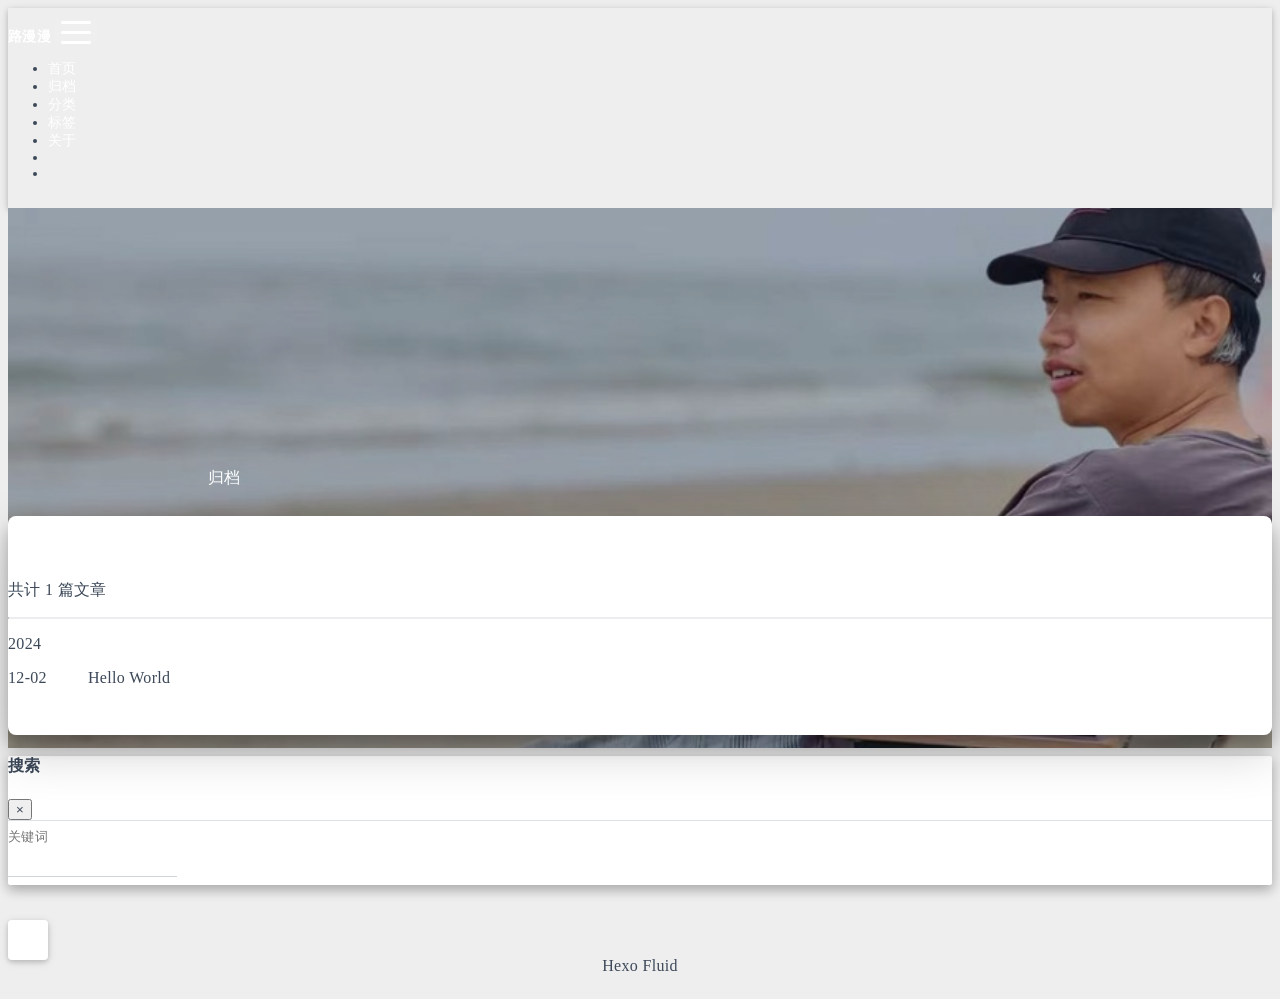
==== commit 5bb017c4: "Site updated: 2024-12-05 21:56:32" ====
--- a/archives/index.html
+++ b/archives/index.html
@@ -190,7 +190,7 @@
   
 
 <div id="banner" class="banner" parallax=true
-     style="background: url('/img/default.png') no-repeat center center; background-size: cover;">
+     style="background: url('/img/lmm2.png') no-repeat center center; background-size: cover;">
   <div class="full-bg-img">
     <div class="mask flex-center" style="background-color: rgba(0, 0, 0, 0.3)">
       <div class="banner-text text-center fade-in-up">
